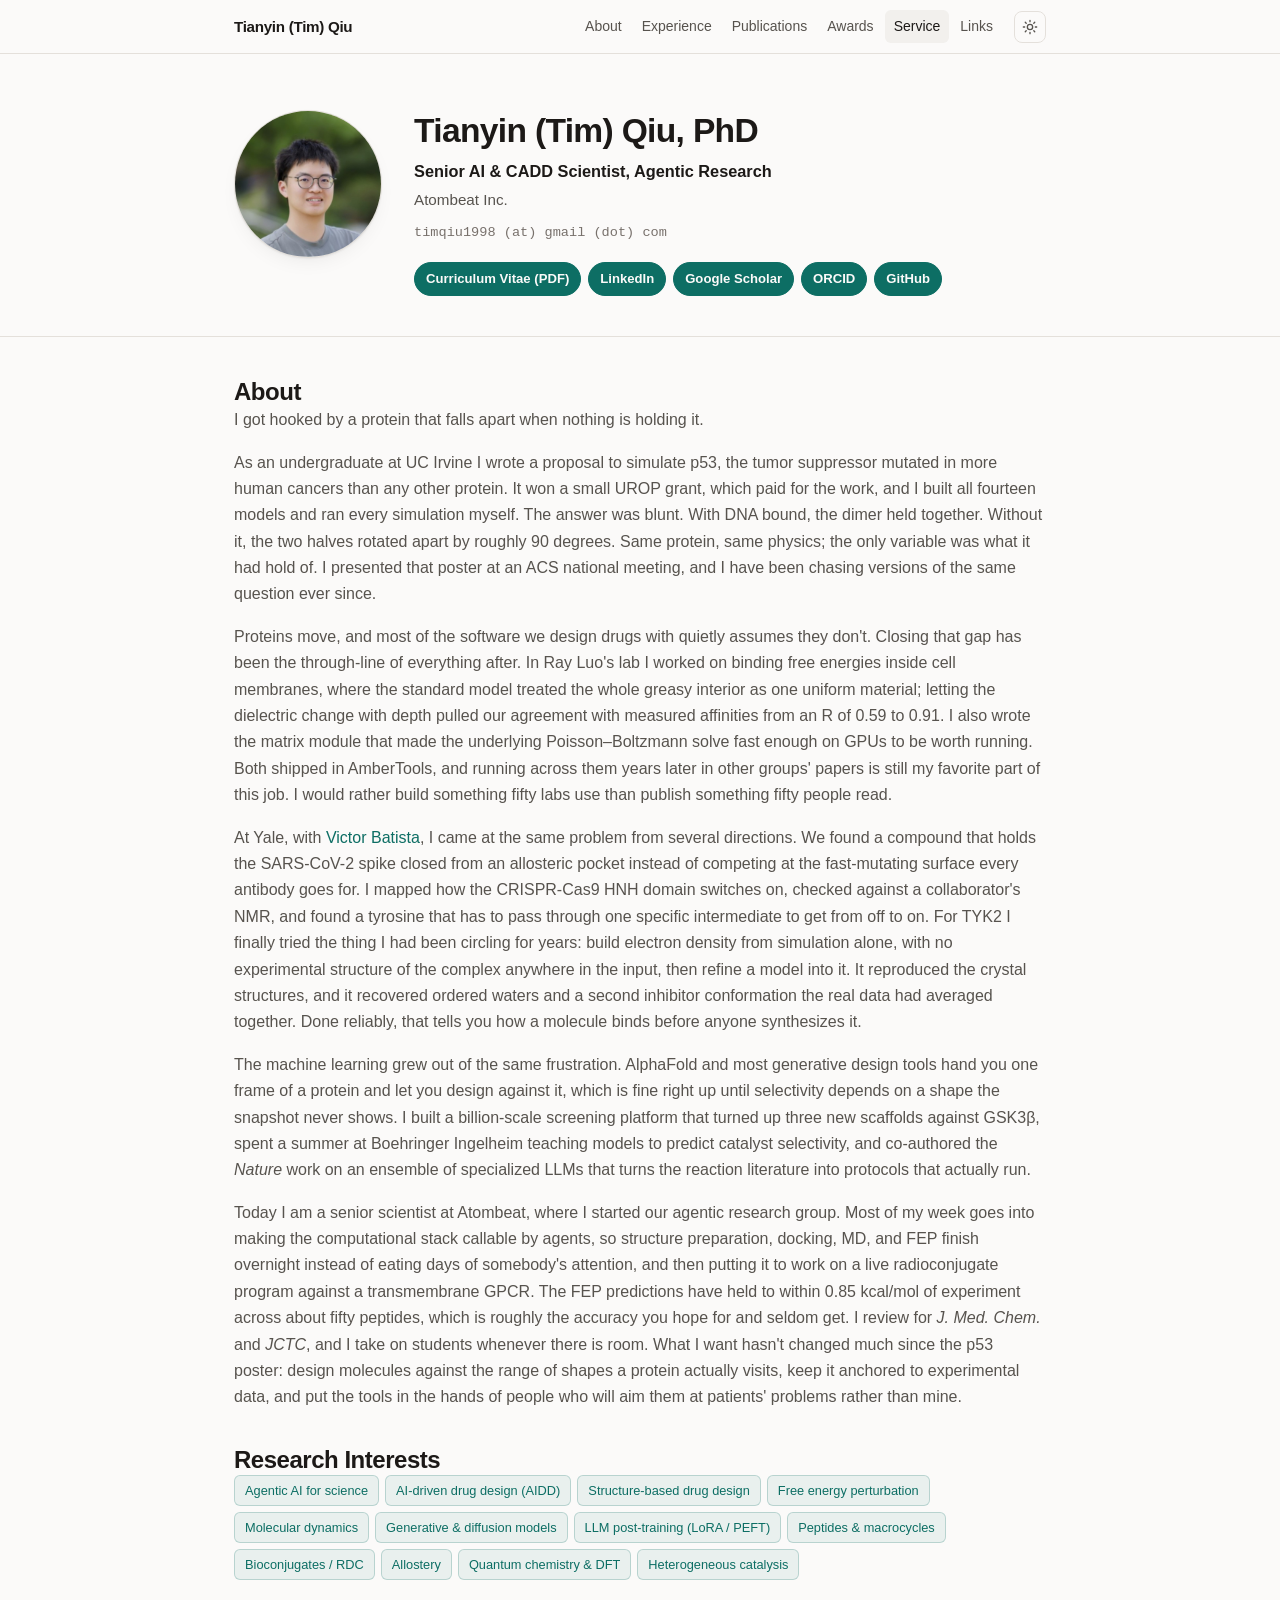
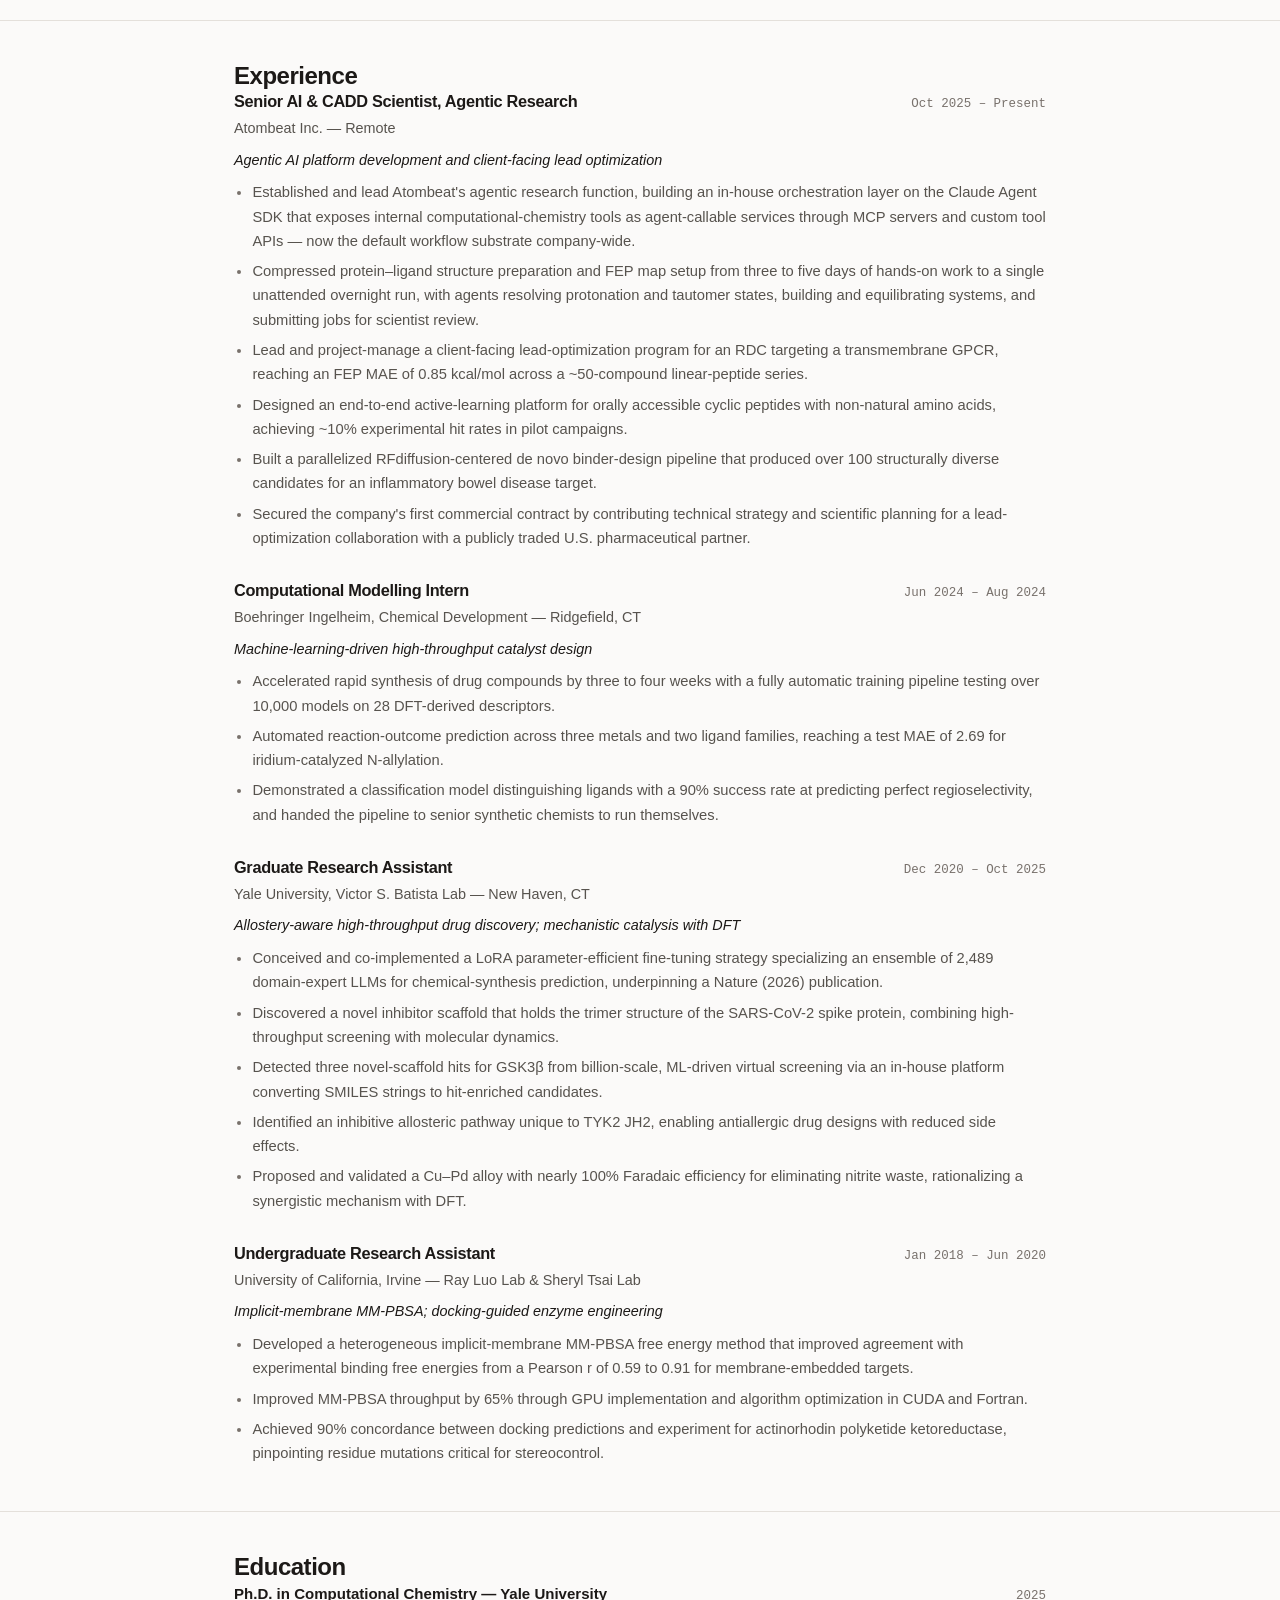
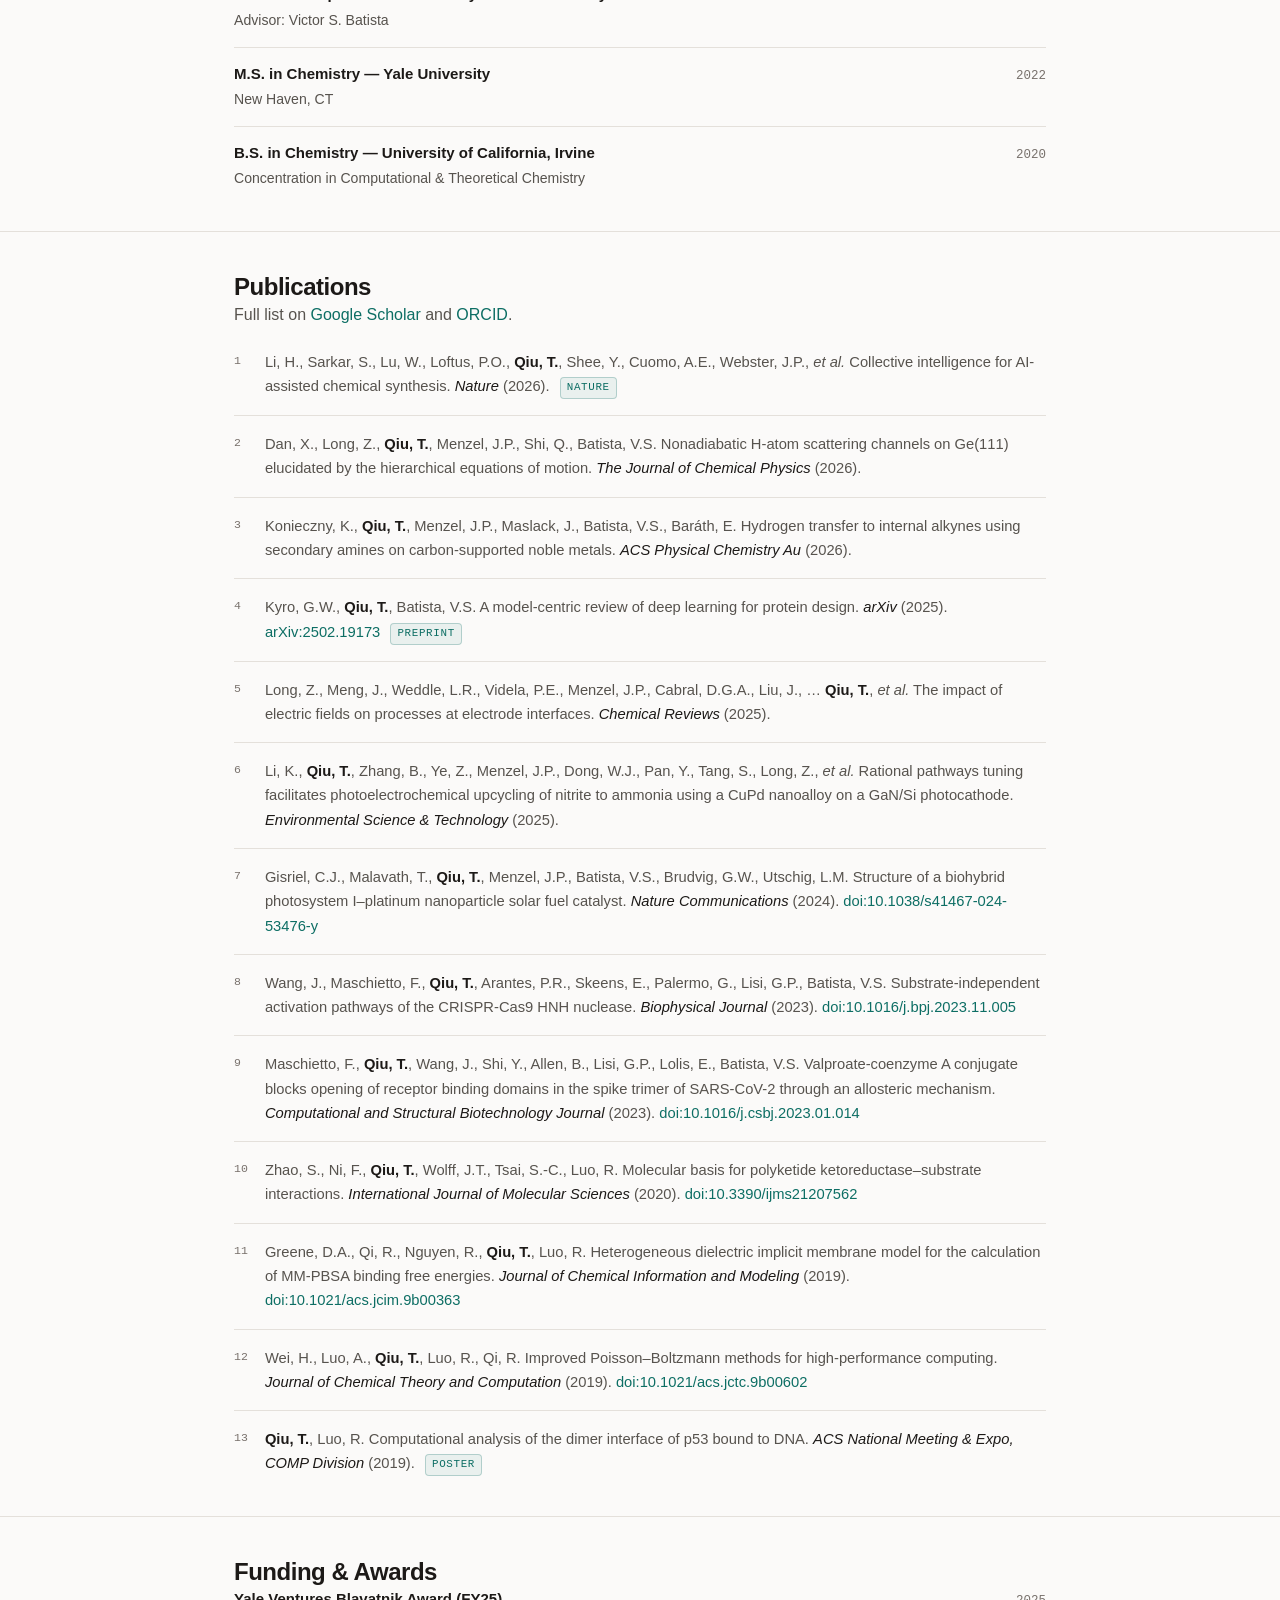
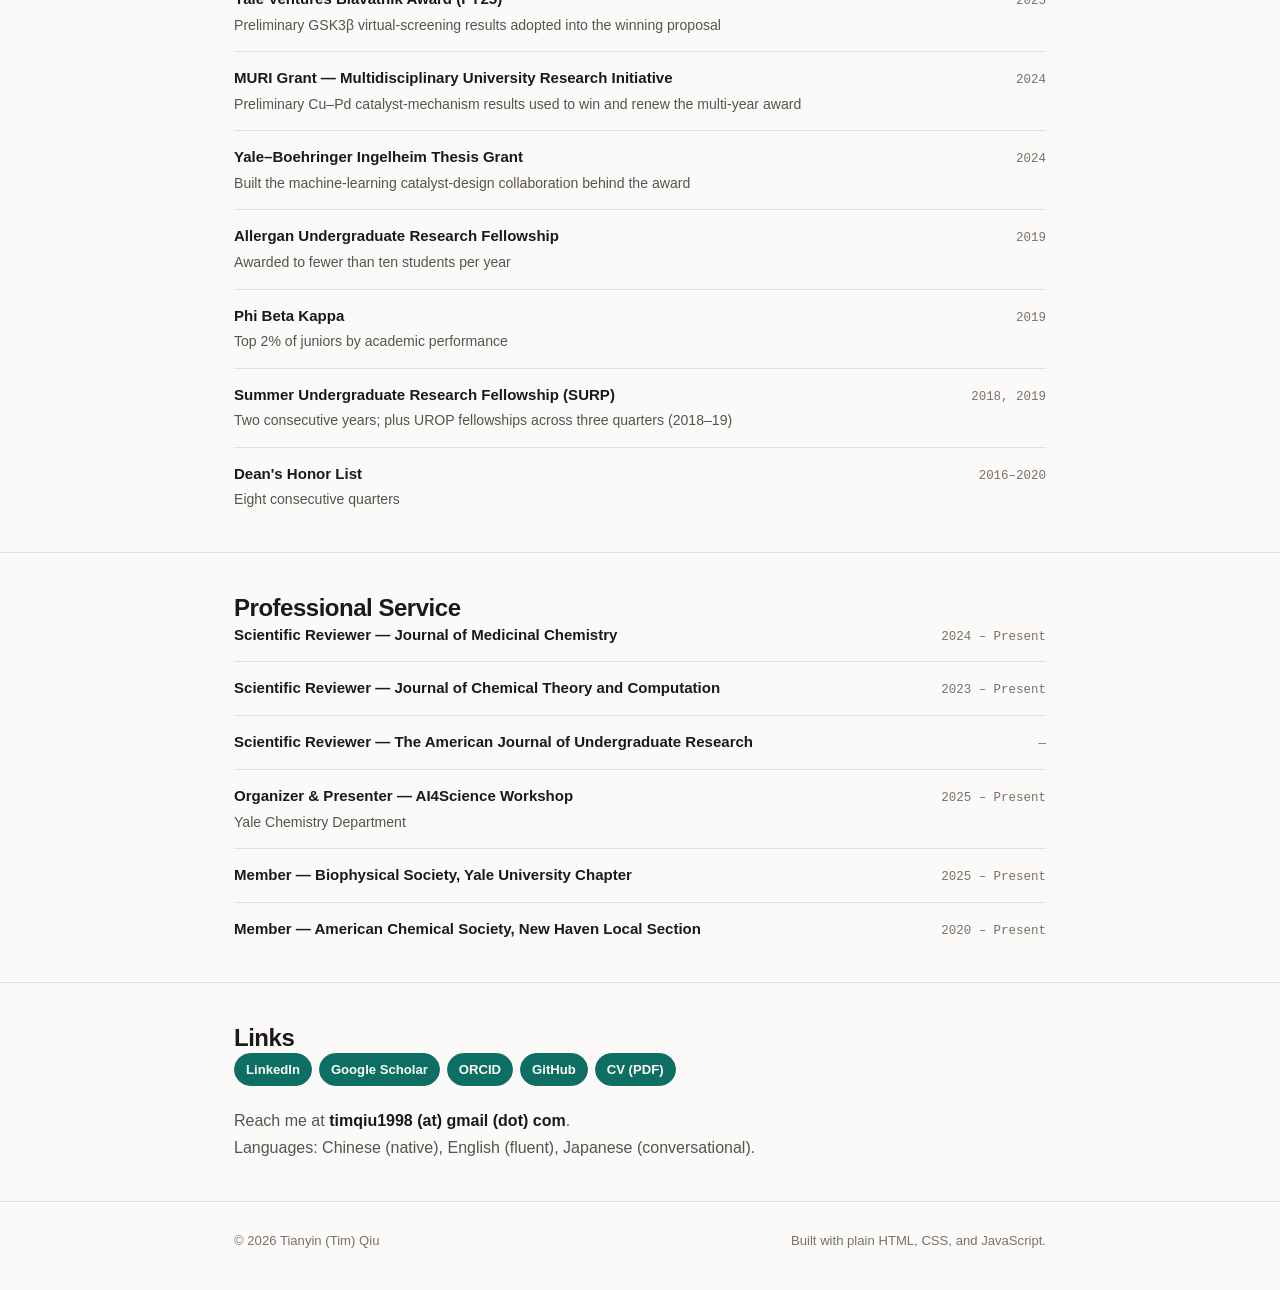
==== index.html @ baa9ed11 "Personal academic site Static HTML/CSS/JS site for Tianyin (Tim) Qiu: first-person bio, experience, " ====
<!DOCTYPE html>
<html lang="en">
<head>
<meta charset="utf-8">
<meta name="viewport" content="width=device-width, initial-scale=1">
<title>Tianyin (Tim) Qiu</title>
<meta name="description" content="Tianyin (Tim) Qiu, PhD - Senior AI &amp; CADD Scientist at Atombeat Inc. Agentic AI, machine learning, and physics-based methods for drug discovery.">
<meta name="author" content="Tianyin (Tim) Qiu">

<meta property="og:type" content="website">
<meta property="og:title" content="Tianyin (Tim) Qiu">
<meta property="og:description" content="Senior AI &amp; CADD Scientist at Atombeat Inc. Agentic AI, machine learning, and physics-based methods for drug discovery.">
<meta property="og:url" content="https://timqiu1998.github.io/">

<link rel="icon" href="data:image/svg+xml,&lt;svg xmlns='http://www.w3.org/2000/svg' viewBox='0 0 100 100'&gt;&lt;text y='.9em' font-size='90'&gt;&#129514;&lt;/text&gt;&lt;/svg&gt;">
<link rel="stylesheet" href="css/style.css">
<script>
  // Set the stored theme before first paint so there is no flash.
  try {
    var t = localStorage.getItem('theme');
    if (t) document.documentElement.setAttribute('data-theme', t);
  } catch (e) {}
</script>
</head>
<body>

<nav class="nav">
  <div class="nav-inner">
    <a class="nav-brand" href="#top">Tianyin (Tim) Qiu</a>
    <div class="nav-links">
      <a href="#about">About</a>
      <a href="#experience">Experience</a>
      <a href="#publications">Publications</a>
      <a href="#awards">Awards</a>
      <a href="#service">Service</a>
      <a href="#links">Links</a>
    </div>
    <button class="theme-toggle" type="button" aria-label="Switch to dark theme" title="Toggle theme">
      <svg class="icon-sun" viewBox="0 0 24 24" fill="none" stroke="currentColor" stroke-width="2"
           stroke-linecap="round" aria-hidden="true">
        <circle cx="12" cy="12" r="4"></circle>
        <path d="M12 2v2M12 20v2M4.9 4.9l1.4 1.4M17.7 17.7l1.4 1.4M2 12h2M20 12h2M4.9 19.1l1.4-1.4M17.7 6.3l1.4-1.4"></path>
      </svg>
      <svg class="icon-moon" viewBox="0 0 24 24" fill="none" stroke="currentColor" stroke-width="2"
           stroke-linecap="round" stroke-linejoin="round" aria-hidden="true">
        <path d="M21 12.8A9 9 0 1 1 11.2 3a7 7 0 0 0 9.8 9.8z"></path>
      </svg>
    </button>
  </div>
</nav>

<main id="top">

  <!-- ===================== HERO ===================== -->
  <header class="hero">
    <div class="wrap hero-grid">
      <img class="avatar" src="img/headshot.jpg" alt="Tianyin (Tim) Qiu">
      <div>
        <h1>Tianyin (Tim) Qiu, PhD</h1>
        <div class="role">Senior AI &amp; CADD Scientist, Agentic Research</div>
        <div class="org">Atombeat Inc.</div>
        <div class="meta">timqiu1998 (at) gmail (dot) com</div>

        <div class="linkrow">
          <a class="chip" href="assets/Tim_Qiu_CV.pdf">Curriculum Vitae (PDF)</a>
          <a class="chip" href="https://www.linkedin.com/in/tianyin-qiu-9b863b152" rel="me noopener">LinkedIn</a>
          <a class="chip" href="https://scholar.google.com/citations?user=ViLQhdYAAAAJ" rel="noopener">Google Scholar</a>
          <a class="chip" href="https://orcid.org/0000-0002-3490-8469" rel="me noopener">ORCID</a>
          <a class="chip" href="https://github.com/timqiu1998" rel="me noopener">GitHub</a>
        </div>
      </div>
    </div>
  </header>

  <!-- ===================== ABOUT ===================== -->
  <section id="about">
    <div class="wrap">
      <h2>About</h2>

      <p>I got hooked by a protein that falls apart when nothing is holding it.</p>

      <p>As an undergraduate at UC Irvine I wrote a proposal to simulate p53, the tumor
        suppressor mutated in more human cancers than any other protein. It won a small UROP
        grant, which paid for the work, and I built all fourteen models and ran every simulation
        myself. The answer was blunt. With DNA bound, the dimer held together. Without it, the two
        halves rotated apart by roughly 90 degrees. Same protein, same physics; the only variable
        was what it had hold of. I presented that poster at an ACS national meeting, and I have
        been chasing versions of the same question ever since.</p>

      <p>Proteins move, and most of the software we design drugs with quietly assumes they don't.
        Closing that gap has been the through-line of everything after. In Ray Luo's lab I worked
        on binding free energies inside cell membranes, where the standard model treated the whole
        greasy interior as one uniform material; letting the dielectric change with depth pulled
        our agreement with measured affinities from an R of 0.59 to 0.91. I also wrote the matrix
        module that made the underlying Poisson&ndash;Boltzmann solve fast enough on GPUs to be
        worth running. Both shipped in AmberTools, and running across them years later in other
        groups' papers is still my favorite part of this job. I would rather build something fifty
        labs use than publish something fifty people read.</p>

      <p>At Yale, with <a href="https://batistalab.com/" rel="noopener">Victor Batista</a>, I came
        at the same problem from several directions. We found a compound that holds the SARS-CoV-2
        spike closed from an allosteric pocket instead of competing at the fast-mutating surface
        every antibody goes for. I mapped how the CRISPR-Cas9 HNH domain switches on, checked
        against a collaborator's NMR, and found a tyrosine that has to pass through one specific
        intermediate to get from off to on. For TYK2 I finally tried the thing I had been circling
        for years: build electron density from simulation alone, with no experimental structure of
        the complex anywhere in the input, then refine a model into it. It reproduced the crystal
        structures, and it recovered ordered waters and a second inhibitor conformation the real
        data had averaged together. Done reliably, that tells you how a molecule binds before
        anyone synthesizes it.</p>

      <p>The machine learning grew out of the same frustration. AlphaFold and most generative
        design tools hand you one frame of a protein and let you design against it, which is fine
        right up until selectivity depends on a shape the snapshot never shows. I built a
        billion-scale screening platform that turned up three new scaffolds against GSK3&beta;,
        spent a summer at Boehringer Ingelheim teaching models to predict catalyst selectivity,
        and co-authored the <em>Nature</em> work on an ensemble of specialized LLMs that turns the
        reaction literature into protocols that actually run.</p>

      <p>Today I am a senior scientist at Atombeat, where I started our agentic research group.
        Most of my week goes into making the computational stack callable by agents, so structure
        preparation, docking, MD, and FEP finish overnight instead of eating days of somebody's
        attention, and then putting it to work on a live radioconjugate program against a
        transmembrane GPCR. The FEP predictions have held to within 0.85 kcal/mol of experiment
        across about fifty peptides, which is roughly the accuracy you hope for and seldom get. I
        review for <em>J. Med. Chem.</em> and <em>JCTC</em>, and I take on students whenever there
        is room. What I want hasn't changed much since the p53 poster: design molecules against
        the range of shapes a protein actually visits, keep it anchored to experimental data, and
        put the tools in the hands of people who will aim them at patients' problems rather than
        mine.</p>

      <h2 style="margin-top:34px">Research Interests</h2>
      <div class="tags">
        <span class="tag">Agentic AI for science</span>
        <span class="tag">AI-driven drug design (AIDD)</span>
        <span class="tag">Structure-based drug design</span>
        <span class="tag">Free energy perturbation</span>
        <span class="tag">Molecular dynamics</span>
        <span class="tag">Generative &amp; diffusion models</span>
        <span class="tag">LLM post-training (LoRA / PEFT)</span>
        <span class="tag">Peptides &amp; macrocycles</span>
        <span class="tag">Bioconjugates / RDC</span>
        <span class="tag">Allostery</span>
        <span class="tag">Quantum chemistry &amp; DFT</span>
        <span class="tag">Heterogeneous catalysis</span>
      </div>
    </div>
  </section>

  <!-- ===================== EXPERIENCE ===================== -->
  <section id="experience">
    <div class="wrap">
      <h2>Experience</h2>

      <div class="job">
        <div class="job-head">
          <h3>Senior AI &amp; CADD Scientist, Agentic Research</h3>
          <span class="when">Oct 2025 &ndash; Present</span>
        </div>
        <div class="where">Atombeat Inc. &mdash; Remote</div>
        <div class="what">Agentic AI platform development and client-facing lead optimization</div>
        <ul>
          <li>Established and lead Atombeat's agentic research function, building an in-house orchestration layer on the
            Claude Agent SDK that exposes internal computational-chemistry tools as agent-callable services through MCP
            servers and custom tool APIs &mdash; now the default workflow substrate company-wide.</li>
          <li>Compressed protein&ndash;ligand structure preparation and FEP map setup from three to five days of
            hands-on work to a single unattended overnight run, with agents resolving protonation and tautomer states,
            building and equilibrating systems, and submitting jobs for scientist review.</li>
          <li>Lead and project-manage a client-facing lead-optimization program for an RDC targeting a transmembrane
            GPCR, reaching an FEP MAE of 0.85 kcal/mol across a ~50-compound linear-peptide series.</li>
          <li>Designed an end-to-end active-learning platform for orally accessible cyclic peptides with non-natural
            amino acids, achieving ~10% experimental hit rates in pilot campaigns.</li>
          <li>Built a parallelized RFdiffusion-centered de novo binder-design pipeline that produced over 100
            structurally diverse candidates for an inflammatory bowel disease target.</li>
          <li>Secured the company's first commercial contract by contributing technical strategy and scientific planning
            for a lead-optimization collaboration with a publicly traded U.S. pharmaceutical partner.</li>
        </ul>
      </div>

      <div class="job">
        <div class="job-head">
          <h3>Computational Modelling Intern</h3>
          <span class="when">Jun 2024 &ndash; Aug 2024</span>
        </div>
        <div class="where">Boehringer Ingelheim, Chemical Development &mdash; Ridgefield, CT</div>
        <div class="what">Machine-learning-driven high-throughput catalyst design</div>
        <ul>
          <li>Accelerated rapid synthesis of drug compounds by three to four weeks with a fully automatic training
            pipeline testing over 10,000 models on 28 DFT-derived descriptors.</li>
          <li>Automated reaction-outcome prediction across three metals and two ligand families, reaching a test MAE of
            2.69 for iridium-catalyzed N-allylation.</li>
          <li>Demonstrated a classification model distinguishing ligands with a 90% success rate at predicting perfect
            regioselectivity, and handed the pipeline to senior synthetic chemists to run themselves.</li>
        </ul>
      </div>

      <div class="job">
        <div class="job-head">
          <h3>Graduate Research Assistant</h3>
          <span class="when">Dec 2020 &ndash; Oct 2025</span>
        </div>
        <div class="where">Yale University, Victor S. Batista Lab &mdash; New Haven, CT</div>
        <div class="what">Allostery-aware high-throughput drug discovery; mechanistic catalysis with DFT</div>
        <ul>
          <li>Conceived and co-implemented a LoRA parameter-efficient fine-tuning strategy specializing an ensemble of
            2,489 domain-expert LLMs for chemical-synthesis prediction, underpinning a Nature (2026) publication.</li>
          <li>Discovered a novel inhibitor scaffold that holds the trimer structure of the SARS-CoV-2 spike protein,
            combining high-throughput screening with molecular dynamics.</li>
          <li>Detected three novel-scaffold hits for GSK3&beta; from billion-scale, ML-driven virtual screening via an
            in-house platform converting SMILES strings to hit-enriched candidates.</li>
          <li>Identified an inhibitive allosteric pathway unique to TYK2 JH2, enabling antiallergic drug designs with
            reduced side effects.</li>
          <li>Proposed and validated a Cu&ndash;Pd alloy with nearly 100% Faradaic efficiency for eliminating nitrite
            waste, rationalizing a synergistic mechanism with DFT.</li>
        </ul>
      </div>

      <div class="job">
        <div class="job-head">
          <h3>Undergraduate Research Assistant</h3>
          <span class="when">Jan 2018 &ndash; Jun 2020</span>
        </div>
        <div class="where">University of California, Irvine &mdash; Ray Luo Lab &amp; Sheryl Tsai Lab</div>
        <div class="what">Implicit-membrane MM-PBSA; docking-guided enzyme engineering</div>
        <ul>
          <li>Developed a heterogeneous implicit-membrane MM-PBSA free energy method that improved agreement with
            experimental binding free energies from a Pearson r of 0.59 to 0.91 for membrane-embedded targets.</li>
          <li>Improved MM-PBSA throughput by 65% through GPU implementation and algorithm optimization in CUDA and
            Fortran.</li>
          <li>Achieved 90% concordance between docking predictions and experiment for actinorhodin polyketide
            ketoreductase, pinpointing residue mutations critical for stereocontrol.</li>
        </ul>
      </div>
    </div>
  </section>

  <!-- ===================== EDUCATION ===================== -->
  <section id="education">
    <div class="wrap">
      <h2>Education</h2>
      <div class="rows edu">
        <div class="row">
          <div>
            <div class="label">Ph.D. in Computational Chemistry &mdash; Yale University</div>
            <div class="sub">Advisor: Victor S. Batista</div>
          </div>
          <span class="when">2025</span>
        </div>
        <div class="row">
          <div>
            <div class="label">M.S. in Chemistry &mdash; Yale University</div>
            <div class="sub">New Haven, CT</div>
          </div>
          <span class="when">2022</span>
        </div>
        <div class="row">
          <div>
            <div class="label">B.S. in Chemistry &mdash; University of California, Irvine</div>
            <div class="sub">Concentration in Computational &amp; Theoretical Chemistry</div>
          </div>
          <span class="when">2020</span>
        </div>
      </div>
    </div>
  </section>

  <!-- ===================== PUBLICATIONS ===================== -->
  <section id="publications">
    <div class="wrap">
      <h2>Publications</h2>
      <p style="margin-bottom:22px">
        Full list on
        <a href="https://scholar.google.com/citations?user=ViLQhdYAAAAJ" rel="noopener">Google Scholar</a> and
        <a href="https://orcid.org/0000-0002-3490-8469" rel="noopener">ORCID</a>.
      </p>

      <ol class="pubs">
        <li>
          Li, H., Sarkar, S., Lu, W., Loftus, P.O., <span class="me">Qiu, T.</span>, Shee, Y., Cuomo, A.E.,
          Webster, J.P., <em>et al.</em> Collective intelligence for AI-assisted chemical synthesis.
          <span class="venue">Nature</span> (2026). <span class="badge">Nature</span>
        </li>
        <li>
          Dan, X., Long, Z., <span class="me">Qiu, T.</span>, Menzel, J.P., Shi, Q., Batista, V.S. Nonadiabatic H-atom
          scattering channels on Ge(111) elucidated by the hierarchical equations of motion.
          <span class="venue">The Journal of Chemical Physics</span> (2026).
        </li>
        <li>
          Konieczny, K., <span class="me">Qiu, T.</span>, Menzel, J.P., Maslack, J., Batista, V.S., Bar&aacute;th, E.
          Hydrogen transfer to internal alkynes using secondary amines on carbon-supported noble metals.
          <span class="venue">ACS Physical Chemistry Au</span> (2026).
        </li>
        <li>
          Kyro, G.W., <span class="me">Qiu, T.</span>, Batista, V.S. A model-centric review of deep learning for protein
          design. <span class="venue">arXiv</span> (2025).
          <a href="https://arxiv.org/abs/2502.19173" rel="noopener">arXiv:2502.19173</a>
          <span class="badge">Preprint</span>
        </li>
        <li>
          Long, Z., Meng, J., Weddle, L.R., Videla, P.E., Menzel, J.P., Cabral, D.G.A., Liu, J., &hellip;
          <span class="me">Qiu, T.</span>, <em>et al.</em> The impact of electric fields on processes at electrode
          interfaces. <span class="venue">Chemical Reviews</span> (2025).
        </li>
        <li>
          Li, K., <span class="me">Qiu, T.</span>, Zhang, B., Ye, Z., Menzel, J.P., Dong, W.J., Pan, Y., Tang, S.,
          Long, Z., <em>et al.</em> Rational pathways tuning facilitates photoelectrochemical upcycling of nitrite to
          ammonia using a CuPd nanoalloy on a GaN/Si photocathode.
          <span class="venue">Environmental Science &amp; Technology</span> (2025).
        </li>
        <li>
          Gisriel, C.J., Malavath, T., <span class="me">Qiu, T.</span>, Menzel, J.P., Batista, V.S., Brudvig, G.W.,
          Utschig, L.M. Structure of a biohybrid photosystem I&ndash;platinum nanoparticle solar fuel catalyst.
          <span class="venue">Nature Communications</span> (2024).
          <a href="https://doi.org/10.1038/s41467-024-53476-y" rel="noopener">doi:10.1038/s41467-024-53476-y</a>
        </li>
        <li>
          Wang, J., Maschietto, F., <span class="me">Qiu, T.</span>, Arantes, P.R., Skeens, E., Palermo, G., Lisi, G.P.,
          Batista, V.S. Substrate-independent activation pathways of the CRISPR-Cas9 HNH nuclease.
          <span class="venue">Biophysical Journal</span> (2023).
          <a href="https://doi.org/10.1016/j.bpj.2023.11.005" rel="noopener">doi:10.1016/j.bpj.2023.11.005</a>
        </li>
        <li>
          Maschietto, F., <span class="me">Qiu, T.</span>, Wang, J., Shi, Y., Allen, B., Lisi, G.P., Lolis, E.,
          Batista, V.S. Valproate-coenzyme A conjugate blocks opening of receptor binding domains in the spike trimer of
          SARS-CoV-2 through an allosteric mechanism.
          <span class="venue">Computational and Structural Biotechnology Journal</span> (2023).
          <a href="https://doi.org/10.1016/j.csbj.2023.01.014" rel="noopener">doi:10.1016/j.csbj.2023.01.014</a>
        </li>
        <li>
          Zhao, S., Ni, F., <span class="me">Qiu, T.</span>, Wolff, J.T., Tsai, S.-C., Luo, R. Molecular basis for
          polyketide ketoreductase&ndash;substrate interactions.
          <span class="venue">International Journal of Molecular Sciences</span> (2020).
          <a href="https://doi.org/10.3390/ijms21207562" rel="noopener">doi:10.3390/ijms21207562</a>
        </li>
        <li>
          Greene, D.A., Qi, R., Nguyen, R., <span class="me">Qiu, T.</span>, Luo, R. Heterogeneous dielectric implicit
          membrane model for the calculation of MM-PBSA binding free energies.
          <span class="venue">Journal of Chemical Information and Modeling</span> (2019).
          <a href="https://doi.org/10.1021/acs.jcim.9b00363" rel="noopener">doi:10.1021/acs.jcim.9b00363</a>
        </li>
        <li>
          Wei, H., Luo, A., <span class="me">Qiu, T.</span>, Luo, R., Qi, R. Improved Poisson&ndash;Boltzmann methods for
          high-performance computing.
          <span class="venue">Journal of Chemical Theory and Computation</span> (2019).
          <a href="https://doi.org/10.1021/acs.jctc.9b00602" rel="noopener">doi:10.1021/acs.jctc.9b00602</a>
        </li>
        <li>
          <span class="me">Qiu, T.</span>, Luo, R. Computational analysis of the dimer interface of p53 bound to DNA.
          <span class="venue">ACS National Meeting &amp; Expo, COMP Division</span> (2019).
          <span class="badge">Poster</span>
        </li>
      </ol>
    </div>
  </section>

  <!-- ===================== AWARDS ===================== -->
  <section id="awards">
    <div class="wrap">
      <h2>Funding &amp; Awards</h2>
      <div class="rows">
        <div class="row">
          <div>
            <div class="label">Yale Ventures Blavatnik Award (FY25)</div>
            <div class="sub">Preliminary GSK3&beta; virtual-screening results adopted into the winning proposal</div>
          </div>
          <span class="when">2025</span>
        </div>
        <div class="row">
          <div>
            <div class="label">MURI Grant &mdash; Multidisciplinary University Research Initiative</div>
            <div class="sub">Preliminary Cu&ndash;Pd catalyst-mechanism results used to win and renew the multi-year award</div>
          </div>
          <span class="when">2024</span>
        </div>
        <div class="row">
          <div>
            <div class="label">Yale&ndash;Boehringer Ingelheim Thesis Grant</div>
            <div class="sub">Built the machine-learning catalyst-design collaboration behind the award</div>
          </div>
          <span class="when">2024</span>
        </div>
        <div class="row">
          <div>
            <div class="label">Allergan Undergraduate Research Fellowship</div>
            <div class="sub">Awarded to fewer than ten students per year</div>
          </div>
          <span class="when">2019</span>
        </div>
        <div class="row">
          <div>
            <div class="label">Phi Beta Kappa</div>
            <div class="sub">Top 2% of juniors by academic performance</div>
          </div>
          <span class="when">2019</span>
        </div>
        <div class="row">
          <div>
            <div class="label">Summer Undergraduate Research Fellowship (SURP)</div>
            <div class="sub">Two consecutive years; plus UROP fellowships across three quarters (2018&ndash;19)</div>
          </div>
          <span class="when">2018, 2019</span>
        </div>
        <div class="row">
          <div>
            <div class="label">Dean's Honor List</div>
            <div class="sub">Eight consecutive quarters</div>
          </div>
          <span class="when">2016&ndash;2020</span>
        </div>
      </div>
    </div>
  </section>

  <!-- ===================== SERVICE ===================== -->
  <section id="service">
    <div class="wrap">
      <h2>Professional Service</h2>
      <div class="rows">
        <div class="row">
          <div>
            <div class="label">Scientific Reviewer &mdash; Journal of Medicinal Chemistry</div>
          </div>
          <span class="when">2024 &ndash; Present</span>
        </div>
        <div class="row">
          <div>
            <div class="label">Scientific Reviewer &mdash; Journal of Chemical Theory and Computation</div>
          </div>
          <span class="when">2023 &ndash; Present</span>
        </div>
        <div class="row">
          <div>
            <div class="label">Scientific Reviewer &mdash; The American Journal of Undergraduate Research</div>
          </div>
          <span class="when">&mdash;</span>
        </div>
        <div class="row">
          <div>
            <div class="label">Organizer &amp; Presenter &mdash; AI4Science Workshop</div>
            <div class="sub">Yale Chemistry Department</div>
          </div>
          <span class="when">2025 &ndash; Present</span>
        </div>
        <div class="row">
          <div>
            <div class="label">Member &mdash; Biophysical Society, Yale University Chapter</div>
          </div>
          <span class="when">2025 &ndash; Present</span>
        </div>
        <div class="row">
          <div>
            <div class="label">Member &mdash; American Chemical Society, New Haven Local Section</div>
          </div>
          <span class="when">2020 &ndash; Present</span>
        </div>
      </div>
    </div>
  </section>

  <!-- ===================== LINKS ===================== -->
  <section id="links">
    <div class="wrap">
      <h2>Links</h2>
      <div class="linkrow" style="margin-top:0">
        <a class="chip" href="https://www.linkedin.com/in/tianyin-qiu-9b863b152" rel="me noopener">LinkedIn</a>
        <a class="chip" href="https://scholar.google.com/citations?user=ViLQhdYAAAAJ" rel="noopener">Google Scholar</a>
        <a class="chip" href="https://orcid.org/0000-0002-3490-8469" rel="me noopener">ORCID</a>
        <a class="chip" href="https://github.com/timqiu1998" rel="me noopener">GitHub</a>
        <a class="chip" href="assets/Tim_Qiu_CV.pdf">CV (PDF)</a>
      </div>
      <p style="margin-top:22px">
        Reach me at <strong>timqiu1998 (at) gmail (dot) com</strong>.<br>
        Languages: Chinese (native), English (fluent), Japanese (conversational).
      </p>
    </div>
  </section>

</main>

<footer>
  <div class="wrap">
    <span>&copy; <span id="year">2026</span> Tianyin (Tim) Qiu</span>
    <span>Built with plain HTML, CSS, and JavaScript.</span>
  </div>
</footer>

<script src="js/main.js"></script>
<script>document.getElementById('year').textContent = new Date().getFullYear();</script>
</body>
</html>
---- css/style.css ----
/* ---------- tokens ---------- */
:root {
  --bg:        #fbfaf9;
  --bg-elev:   #ffffff;
  --bg-sunk:   #f2f0ed;
  --text:      #1c1917;
  --text-mute: #57534e;
  --text-dim:  #78716c;
  --border:    #e4e0db;
  --accent:    #0d6e64;
  --accent-sy: #0d6e6412;
  --shadow:    0 1px 2px rgba(28,25,23,.05), 0 8px 24px -12px rgba(28,25,23,.12);
  --mono: ui-monospace, SFMono-Regular, Menlo, Consolas, monospace;
  --sans: -apple-system, BlinkMacSystemFont, "Segoe UI", Inter, Roboto, "Helvetica Neue", Arial, sans-serif;
}
:root[data-theme="dark"] {
  --bg:        #0f0e0d;
  --bg-elev:   #1a1817;
  --bg-sunk:   #161413;
  --text:      #f0ede9;
  --text-mute: #b0a9a1;
  --text-dim:  #8a827a;
  --border:    #2e2a27;
  --accent:    #5ecfbf;
  --accent-sy: #5ecfbf1a;
  --shadow:    0 1px 2px rgba(0,0,0,.4), 0 8px 24px -12px rgba(0,0,0,.6);
}
@media (prefers-color-scheme: dark) {
  :root:not([data-theme="light"]) {
    --bg:        #0f0e0d;
    --bg-elev:   #1a1817;
    --bg-sunk:   #161413;
    --text:      #f0ede9;
    --text-mute: #b0a9a1;
    --text-dim:  #8a827a;
    --border:    #2e2a27;
    --accent:    #5ecfbf;
    --accent-sy: #5ecfbf1a;
    --shadow:    0 1px 2px rgba(0,0,0,.4), 0 8px 24px -12px rgba(0,0,0,.6);
  }
}

/* ---------- base ---------- */
*, *::before, *::after { box-sizing: border-box; }
html { scroll-behavior: smooth; scroll-padding-top: 5rem; }
body {
  margin: 0;
  background: var(--bg);
  color: var(--text);
  font-family: var(--sans);
  font-size: 16px;
  line-height: 1.65;
  -webkit-font-smoothing: antialiased;
}
img { max-width: 100%; display: block; }
a { color: var(--accent); text-decoration: none; }
a:hover { text-decoration: underline; text-underline-offset: 2px; }
h1, h2, h3 { line-height: 1.25; letter-spacing: -0.02em; margin: 0; }

.wrap { max-width: 860px; margin: 0 auto; padding-inline: 24px; }

/* ---------- nav ---------- */
.nav {
  position: sticky; top: 0; z-index: 50;
  background: color-mix(in srgb, var(--bg) 88%, transparent);
  backdrop-filter: blur(12px);
  border-bottom: 1px solid var(--border);
}
.nav-inner {
  display: flex; align-items: center; gap: 8px;
  max-width: 860px; margin: 0 auto;
  padding: 10px 24px;
}
.nav-brand {
  font-weight: 650; letter-spacing: -0.02em; color: var(--text);
  margin-right: auto; font-size: .95rem; white-space: nowrap;
}
.nav-brand:hover { text-decoration: none; color: var(--accent); }
.nav-links { display: flex; gap: 2px; flex-wrap: wrap; }
.nav-links a {
  color: var(--text-mute); font-size: .875rem; padding: 5px 9px;
  border-radius: 6px; white-space: nowrap;
}
.nav-links a:hover { background: var(--bg-sunk); color: var(--text); text-decoration: none; }

.theme-toggle {
  flex-shrink: 0; width: 32px; height: 32px; padding: 0; margin-left: 4px;
  display: grid; place-items: center; cursor: pointer;
  background: transparent; color: var(--text-mute);
  border: 1px solid var(--border); border-radius: 8px;
}
.theme-toggle:hover { color: var(--text); background: var(--bg-sunk); }
.theme-toggle svg { width: 16px; height: 16px; }
:root[data-theme="dark"] .icon-sun { display: none; }
.icon-moon { display: none; }
:root[data-theme="dark"] .icon-moon { display: block; }
@media (prefers-color-scheme: dark) {
  :root:not([data-theme="light"]) .icon-sun  { display: none; }
  :root:not([data-theme="light"]) .icon-moon { display: block; }
}

/* ---------- hero ---------- */
.hero { padding-block: 56px 40px; }
.hero-grid {
  display: grid; grid-template-columns: 148px 1fr; gap: 32px; align-items: start;
}
.avatar {
  width: 148px; height: 148px; border-radius: 50%; object-fit: cover;
  border: 1px solid var(--border); background: var(--bg-sunk);
  box-shadow: var(--shadow);
}
.hero h1 { font-size: 2.1rem; font-weight: 680; margin-bottom: 6px; }
.hero .role { color: var(--text); font-weight: 550; font-size: 1.02rem; }
.hero .org { color: var(--text-mute); font-size: .95rem; margin-top: 2px; }
.hero .meta {
  color: var(--text-dim); font-size: .85rem; margin-top: 10px;
  font-family: var(--mono);
}

.linkrow { display: flex; flex-wrap: wrap; gap: 7px; margin-top: 18px; }
.chip {
  display: inline-flex; align-items: center; gap: 6px;
  padding: 5px 11px; font-size: .82rem; border-radius: 999px;
  border: 1px solid var(--accent); background: var(--accent);
  color: var(--bg); font-weight: 550;
}
.chip:hover { color: var(--bg); filter: brightness(1.08); text-decoration: none; }

/* ---------- sections ---------- */
section { padding-block: 40px; border-top: 1px solid var(--border); }
section > h2 {
  font-size: .78rem; font-weight: 650; text-transform: uppercase;
  letter-spacing: .12em; color: var(--text-dim);
  font-family: var(--mono); margin-bottom: 22px;
}
p { margin: 0 0 1em; color: var(--text-mute); }
p:last-child { margin-bottom: 0; }
p strong, li strong { color: var(--text); font-weight: 600; }

/* ---------- tags ---------- */
.tags { display: flex; flex-wrap: wrap; gap: 6px; }
.tag {
  font-size: .8rem; padding: 4px 10px; border-radius: 6px;
  background: var(--accent-sy); color: var(--accent);
  border: 1px solid color-mix(in srgb, var(--accent) 22%, transparent);
}

/* ---------- skills ---------- */
.skillset { display: grid; gap: 16px; }
.skillgroup .sk-label {
  font-family: var(--mono); font-size: .72rem; text-transform: uppercase;
  letter-spacing: .08em; color: var(--text-dim); margin-bottom: 7px;
}

/* ---------- experience ---------- */
.job { margin-bottom: 30px; }
.job:last-child { margin-bottom: 0; }
.job-head {
  display: flex; justify-content: space-between; align-items: baseline;
  gap: 16px; flex-wrap: wrap;
}
.job h3 { font-size: 1.02rem; font-weight: 620; }
.job .when {
  font-family: var(--mono); font-size: .78rem; color: var(--text-dim);
  white-space: nowrap;
}
.job .where { color: var(--text-mute); font-size: .9rem; margin-top: 2px; }
.job .what {
  color: var(--text); font-size: .9rem; font-style: italic;
  margin-top: 8px; margin-bottom: 8px;
}
.job ul { margin: 0; padding-left: 1.15em; }
.job li { color: var(--text-mute); font-size: .92rem; margin-bottom: 6px; }
.job li::marker { color: var(--text-dim); }

/* ---------- publications ---------- */
.pubs { list-style: none; margin: 0; padding: 0; counter-reset: pub; }
.pubs li {
  position: relative; padding: 0 0 16px 2.1em; margin-bottom: 16px;
  border-bottom: 1px solid var(--border); font-size: .92rem;
  color: var(--text-mute);
}
.pubs li:last-child { border-bottom: 0; margin-bottom: 0; padding-bottom: 0; }
.pubs li::before {
  counter-increment: pub; content: counter(pub);
  position: absolute; left: 0; top: 1px;
  font-family: var(--mono); font-size: .72rem; color: var(--text-dim);
}
.pubs .venue { color: var(--text); font-style: italic; }
.me { color: var(--text); font-weight: 650; }
.badge {
  display: inline-block; font-size: .68rem; font-family: var(--mono);
  text-transform: uppercase; letter-spacing: .06em;
  padding: 1px 6px; border-radius: 4px; margin-left: 6px;
  background: var(--accent-sy); color: var(--accent);
  border: 1px solid color-mix(in srgb, var(--accent) 25%, transparent);
  vertical-align: 1px;
}

/* ---------- rows ---------- */
.rows { display: grid; gap: 14px; }
.row {
  display: flex; justify-content: space-between; align-items: baseline;
  gap: 16px; flex-wrap: wrap;
  padding-bottom: 14px; border-bottom: 1px solid var(--border);
}
.row:last-child { border-bottom: 0; padding-bottom: 0; }
.row .label { color: var(--text); font-weight: 550; font-size: .94rem; }
.row .sub { color: var(--text-mute); font-size: .88rem; margin-top: 2px; }
.row .when {
  font-family: var(--mono); font-size: .78rem; color: var(--text-dim);
  white-space: nowrap;
}
.row > div:first-child { flex: 1 1 260px; }
.edu .row .label { font-weight: 600; }

/* ---------- footer ---------- */
footer {
  border-top: 1px solid var(--border);
  padding-block: 28px 44px;
  color: var(--text-dim); font-size: .82rem;
}
footer .wrap { display: flex; justify-content: space-between; gap: 12px; flex-wrap: wrap; }

/* ---------- responsive ---------- */
@media (max-width: 640px) {
  .hero { padding-block: 36px 28px; }
  .hero-grid { grid-template-columns: 1fr; gap: 20px; }
  .avatar { width: 112px; height: 112px; }
  .hero h1 { font-size: 1.7rem; }
  .nav-brand { display: none; }
  .nav-links { margin-right: auto; }
  .nav-inner { padding-inline: 16px; }
  .wrap { padding-inline: 16px; }
}
@media (prefers-reduced-motion: reduce) {
  html { scroll-behavior: auto; }
}
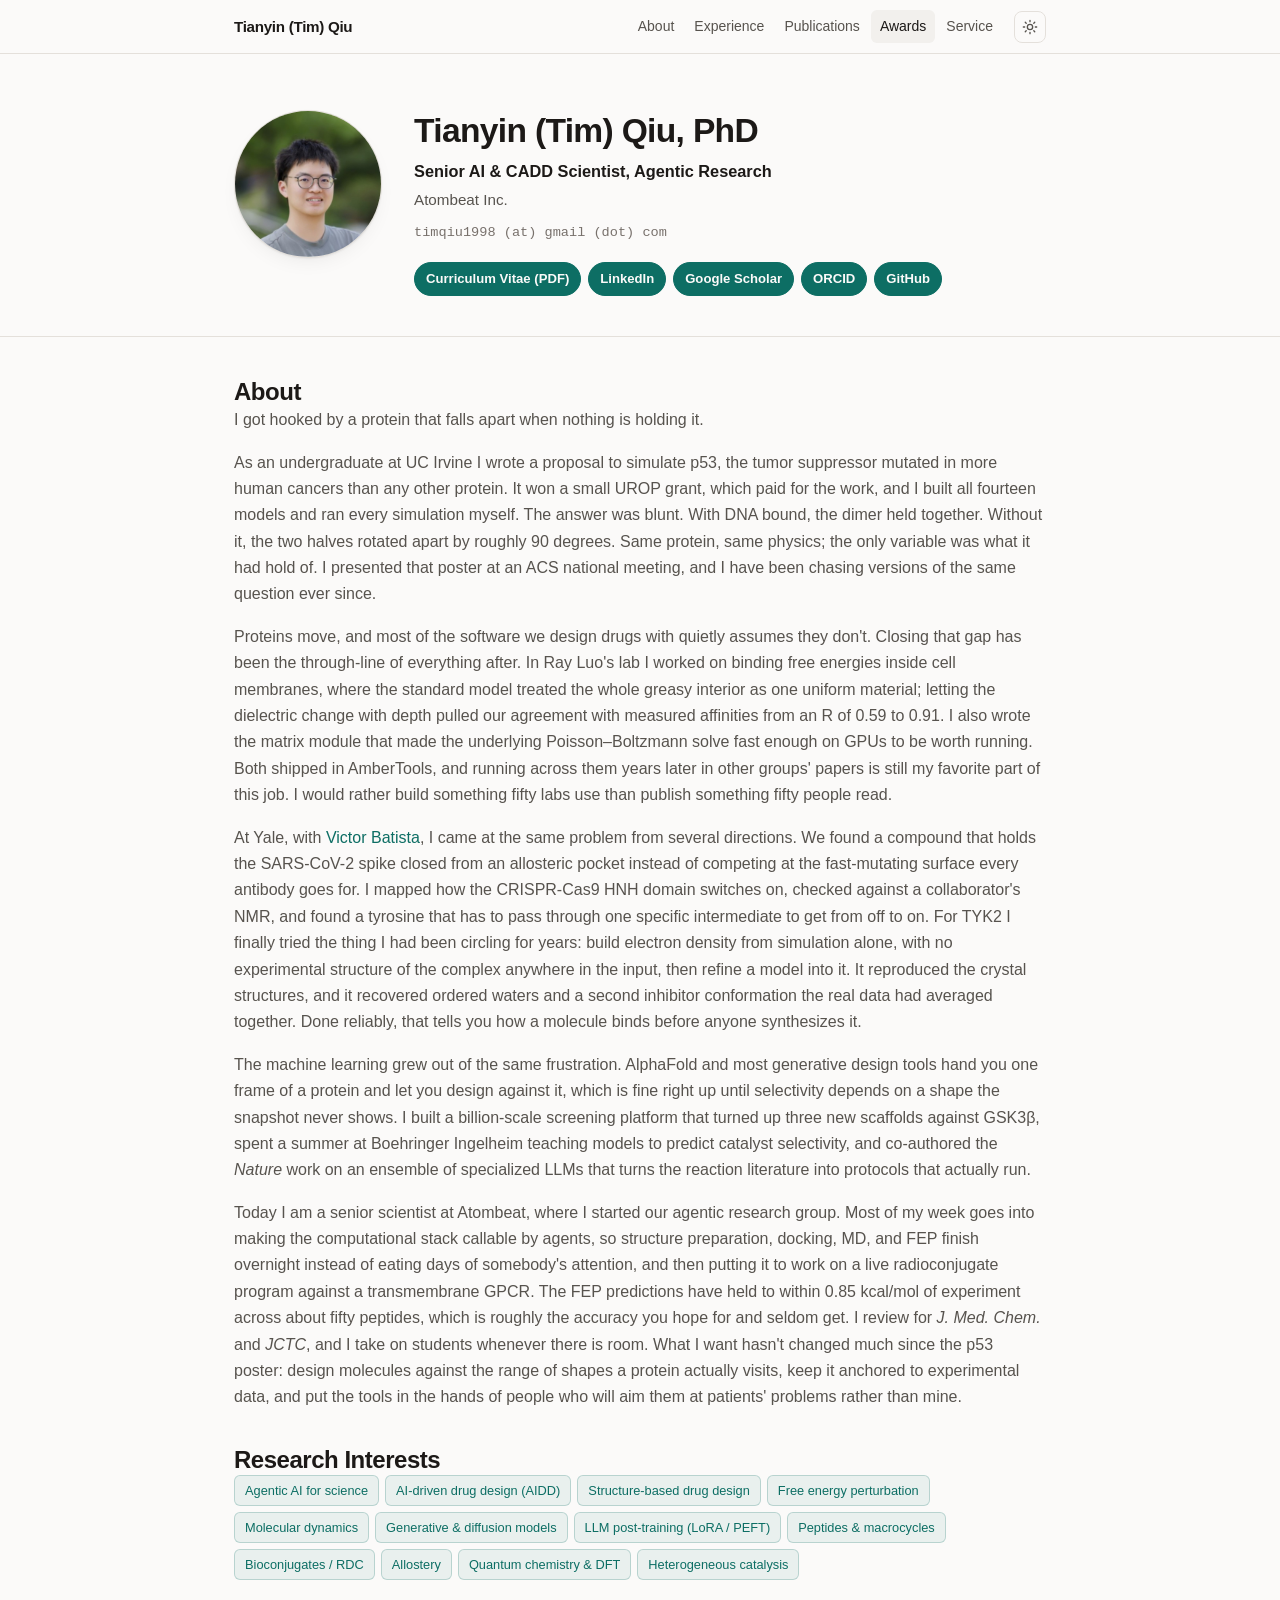
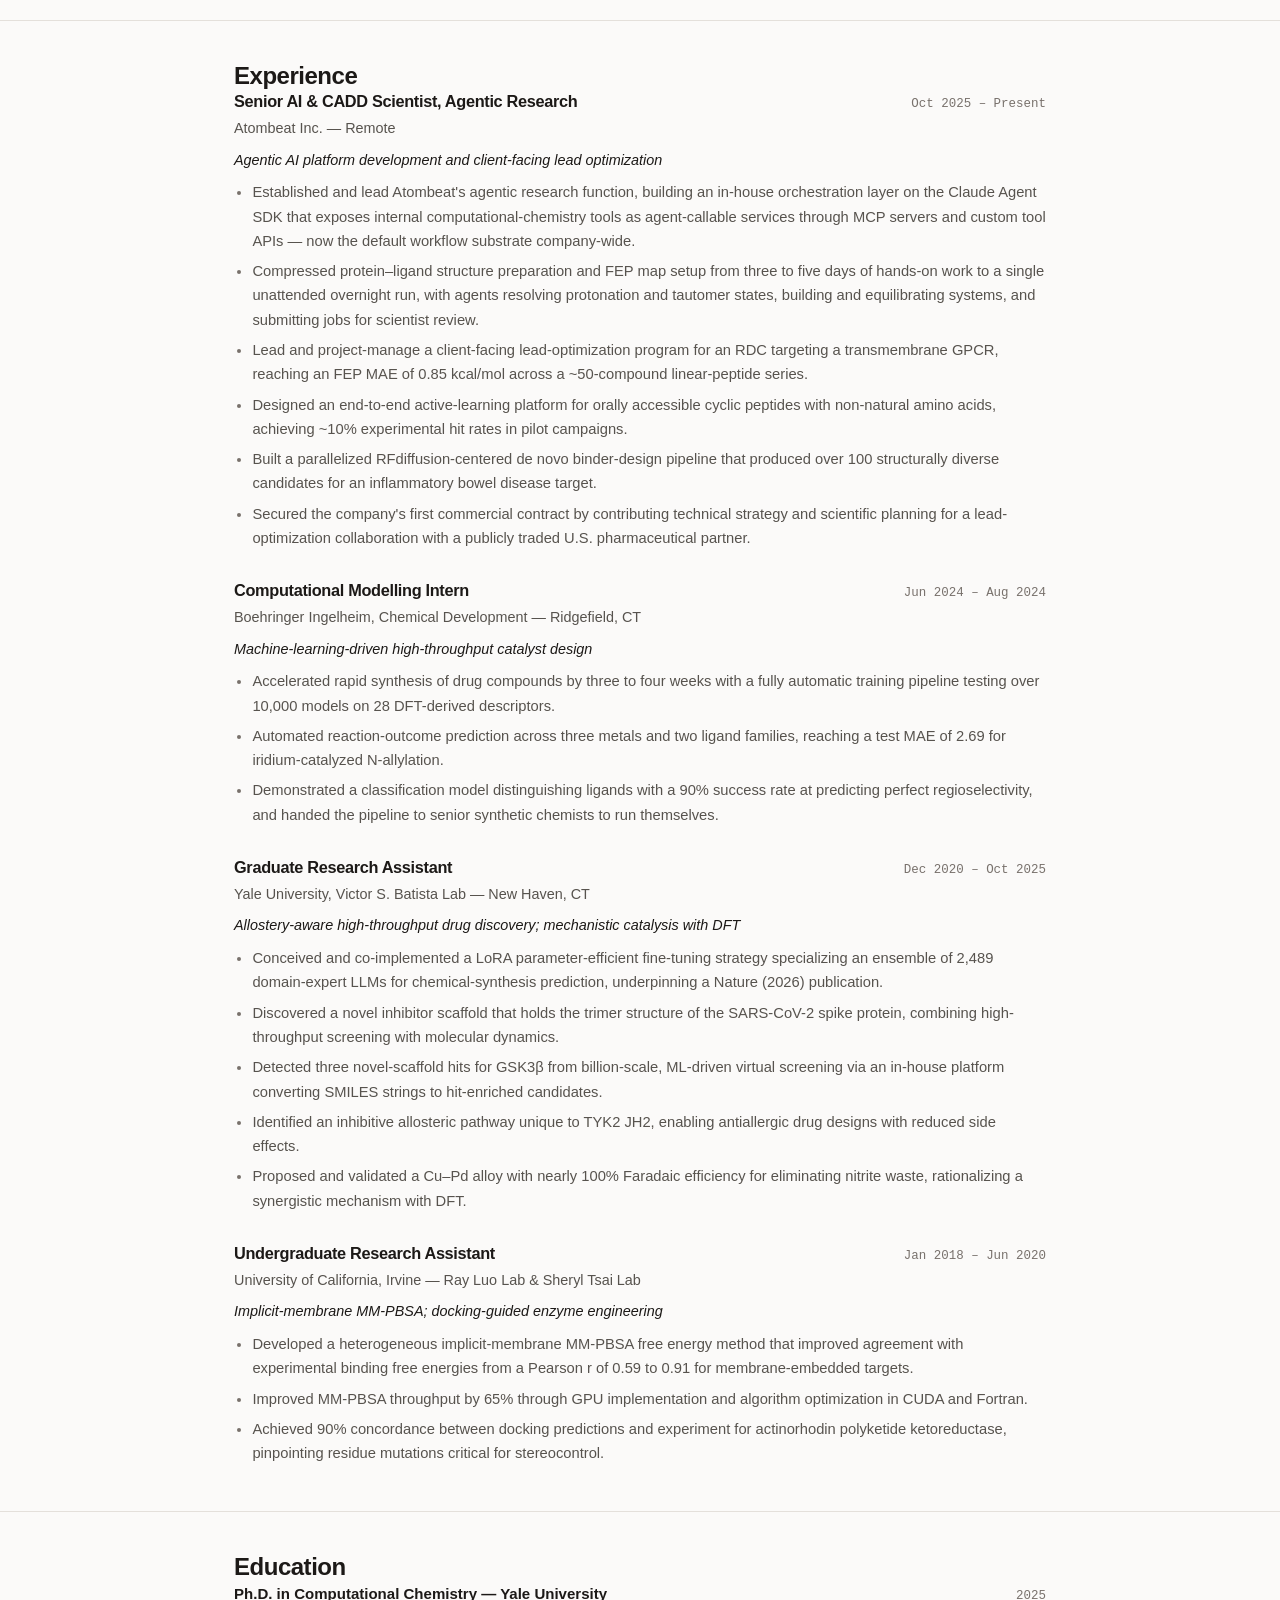
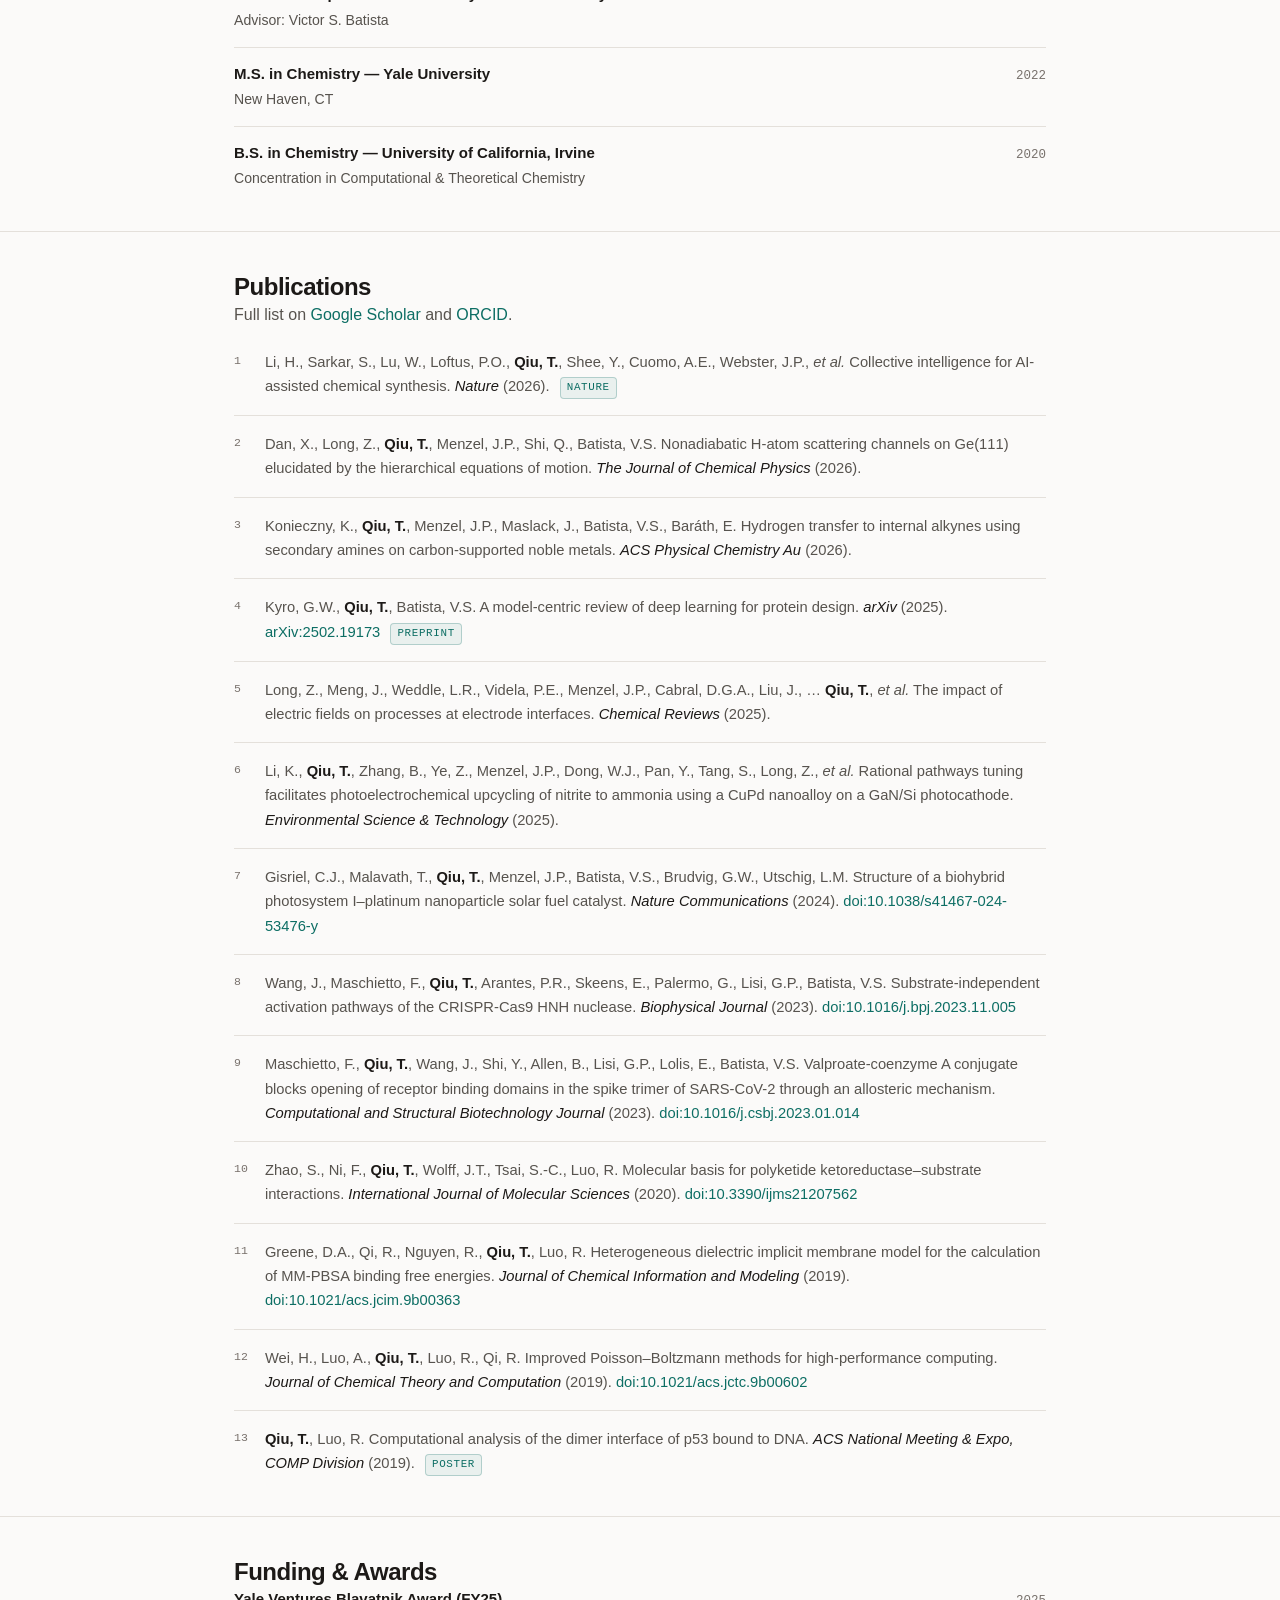
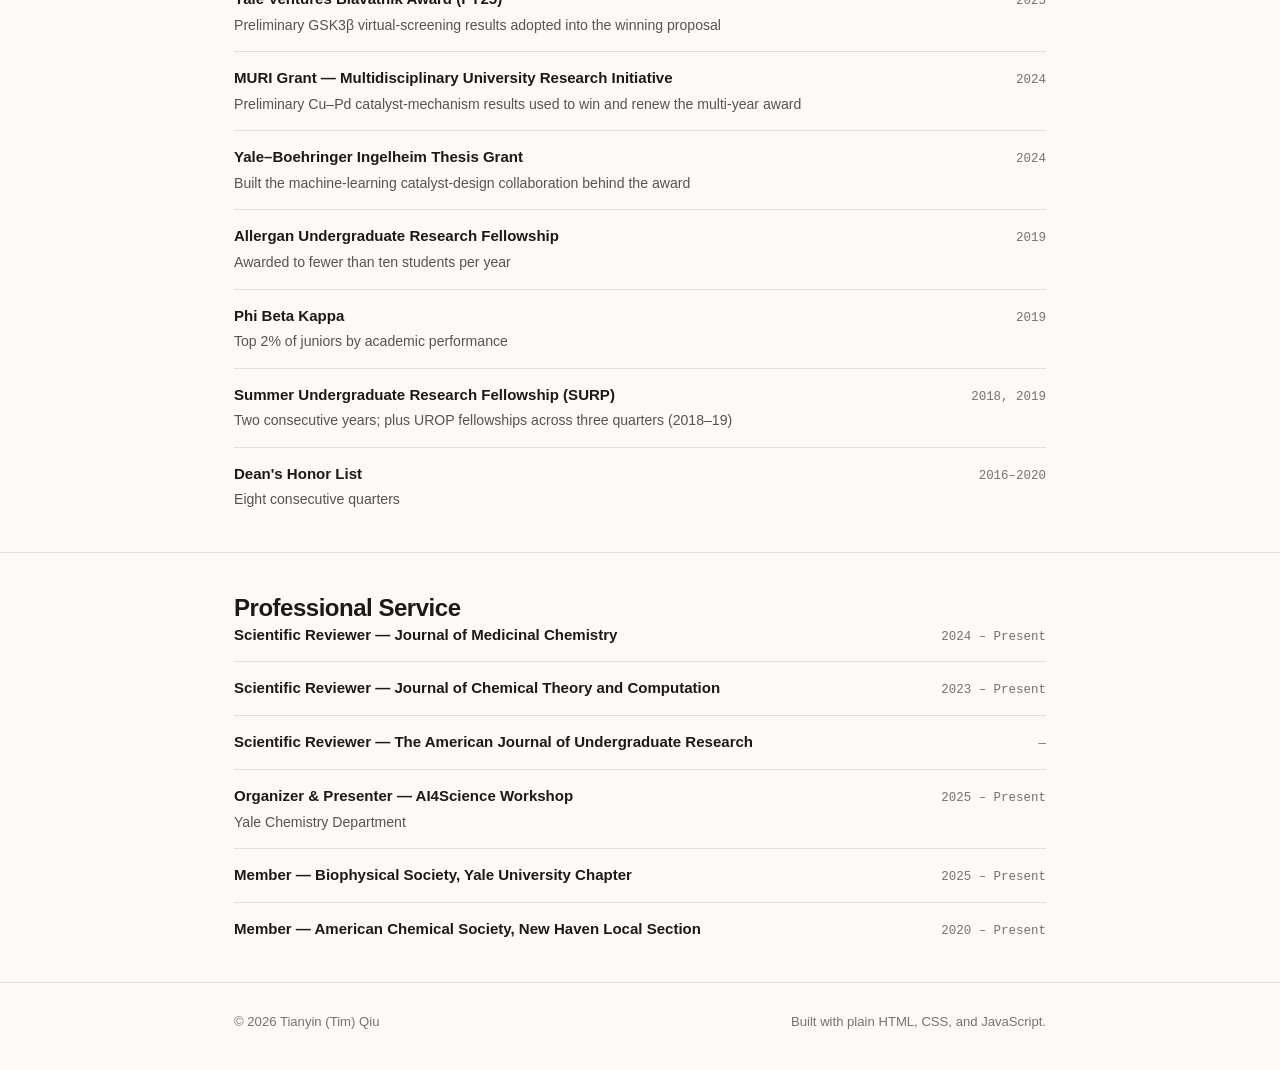
==== commit b771952f: "Drop the Links section The hero already carries every link, so the duplicate section at the bottom (" ====
--- a/index.html
+++ b/index.html
@@ -33,7 +33,6 @@
       <a href="#publications">Publications</a>
       <a href="#awards">Awards</a>
       <a href="#service">Service</a>
-      <a href="#links">Links</a>
     </div>
     <button class="theme-toggle" type="button" aria-label="Switch to dark theme" title="Toggle theme">
       <svg class="icon-sun" viewBox="0 0 24 24" fill="none" stroke="currentColor" stroke-width="2"
@@ -457,24 +456,6 @@
     </div>
   </section>
 
-  <!-- ===================== LINKS ===================== -->
-  <section id="links">
-    <div class="wrap">
-      <h2>Links</h2>
-      <div class="linkrow" style="margin-top:0">
-        <a class="chip" href="https://www.linkedin.com/in/tianyin-qiu-9b863b152" rel="me noopener">LinkedIn</a>
-        <a class="chip" href="https://scholar.google.com/citations?user=ViLQhdYAAAAJ" rel="noopener">Google Scholar</a>
-        <a class="chip" href="https://orcid.org/0000-0002-3490-8469" rel="me noopener">ORCID</a>
-        <a class="chip" href="https://github.com/timqiu1998" rel="me noopener">GitHub</a>
-        <a class="chip" href="assets/Tim_Qiu_CV.pdf">CV (PDF)</a>
-      </div>
-      <p style="margin-top:22px">
-        Reach me at <strong>timqiu1998 (at) gmail (dot) com</strong>.<br>
-        Languages: Chinese (native), English (fluent), Japanese (conversational).
-      </p>
-    </div>
-  </section>
-
 </main>
 
 <footer>
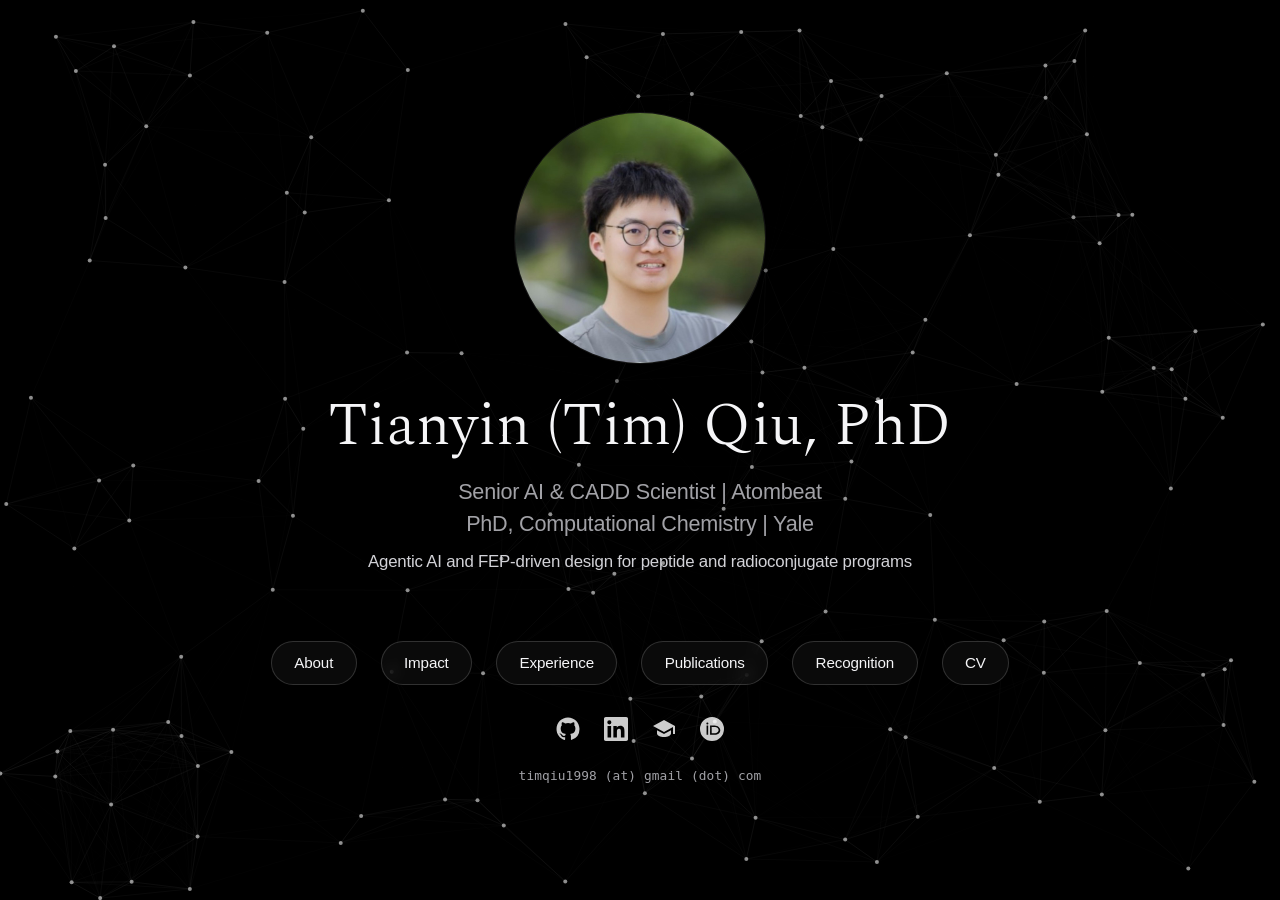
==== commit 1aa1d913: "Redesign after gregorykyro.com; face the site toward industry Landing page is now a full-viewport bl" ====
--- a/index.html
+++ b/index.html
@@ -1,471 +1,82 @@
 <!DOCTYPE html>
-<html lang="en">
+<html lang="en" class="home">
 <head>
 <meta charset="utf-8">
 <meta name="viewport" content="width=device-width, initial-scale=1">
-<title>Tianyin (Tim) Qiu</title>
-<meta name="description" content="Tianyin (Tim) Qiu, PhD - Senior AI &amp; CADD Scientist at Atombeat Inc. Agentic AI, machine learning, and physics-based methods for drug discovery.">
+<title>Tianyin (Tim) Qiu, PhD</title>
+<meta name="description" content="Tianyin (Tim) Qiu, PhD. Senior AI &amp; CADD Scientist at Atombeat. Agentic AI and physics-based design that moves real drug-discovery programs.">
 <meta name="author" content="Tianyin (Tim) Qiu">
-
 <meta property="og:type" content="website">
-<meta property="og:title" content="Tianyin (Tim) Qiu">
-<meta property="og:description" content="Senior AI &amp; CADD Scientist at Atombeat Inc. Agentic AI, machine learning, and physics-based methods for drug discovery.">
+<meta property="og:title" content="Tianyin (Tim) Qiu, PhD">
+<meta property="og:description" content="Senior AI &amp; CADD Scientist at Atombeat. Agentic AI and physics-based design that moves real drug-discovery programs.">
 <meta property="og:url" content="https://timqiu1998.github.io/">
-
-<link rel="icon" href="data:image/svg+xml,&lt;svg xmlns='http://www.w3.org/2000/svg' viewBox='0 0 100 100'&gt;&lt;text y='.9em' font-size='90'&gt;&#129514;&lt;/text&gt;&lt;/svg&gt;">
-<link rel="stylesheet" href="css/style.css">
-<script>
-  // Set the stored theme before first paint so there is no flash.
-  try {
-    var t = localStorage.getItem('theme');
-    if (t) document.documentElement.setAttribute('data-theme', t);
-  } catch (e) {}
+<meta property="og:image" content="https://timqiu1998.github.io/img/headshot.jpg">
+<link rel="canonical" href="https://timqiu1998.github.io/">
+<link rel="icon" href="/img/favicon.svg" type="image/svg+xml">
+<link rel="preconnect" href="https://fonts.googleapis.com">
+<link rel="preconnect" href="https://fonts.gstatic.com" crossorigin>
+<link href="https://fonts.googleapis.com/css2?family=Spectral:wght@200;300;400;500;600&amp;display=swap" rel="stylesheet">
+<link rel="stylesheet" href="/css/main.css">
+<script type="application/ld+json">
+{
+  "@context": "https://schema.org",
+  "@type": "Person",
+  "name": "Tianyin (Tim) Qiu, PhD",
+  "alternateName": "Tim Qiu",
+  "image": "https://timqiu1998.github.io/img/headshot.jpg",
+  "url": "https://timqiu1998.github.io/",
+  "jobTitle": "Senior AI & CADD Scientist",
+  "affiliation": [
+    { "@type": "Organization", "name": "Atombeat Inc." },
+    { "@type": "CollegeOrUniversity", "name": "Yale University" }
+  ],
+  "sameAs": [
+    "https://scholar.google.com/citations?user=ViLQhdYAAAAJ",
+    "https://www.linkedin.com/in/tianyin-qiu-9b863b152",
+    "https://github.com/timqiu1998",
+    "https://orcid.org/0000-0002-3490-8469"
+  ]
+}
 </script>
 </head>
 <body>
+    <canvas id="network" aria-hidden="true"></canvas>
 
-<nav class="nav">
-  <div class="nav-inner">
-    <a class="nav-brand" href="#top">Tianyin (Tim) Qiu</a>
-    <div class="nav-links">
-      <a href="#about">About</a>
-      <a href="#experience">Experience</a>
-      <a href="#publications">Publications</a>
-      <a href="#awards">Awards</a>
-      <a href="#service">Service</a>
-    </div>
-    <button class="theme-toggle" type="button" aria-label="Switch to dark theme" title="Toggle theme">
-      <svg class="icon-sun" viewBox="0 0 24 24" fill="none" stroke="currentColor" stroke-width="2"
-           stroke-linecap="round" aria-hidden="true">
-        <circle cx="12" cy="12" r="4"></circle>
-        <path d="M12 2v2M12 20v2M4.9 4.9l1.4 1.4M17.7 17.7l1.4 1.4M2 12h2M20 12h2M4.9 19.1l1.4-1.4M17.7 6.3l1.4-1.4"></path>
-      </svg>
-      <svg class="icon-moon" viewBox="0 0 24 24" fill="none" stroke="currentColor" stroke-width="2"
-           stroke-linecap="round" stroke-linejoin="round" aria-hidden="true">
-        <path d="M21 12.8A9 9 0 1 1 11.2 3a7 7 0 0 0 9.8 9.8z"></path>
-      </svg>
-    </button>
-  </div>
-</nav>
+    <main class="hero">
+        <a href="/about/" class="portrait" aria-label="About Tianyin (Tim) Qiu">
+            <img src="/img/headshot.jpg" alt="Tianyin (Tim) Qiu, PhD" width="250" height="250">
+        </a>
+        <h1 class="title">Tianyin (Tim) Qiu, PhD</h1>
+        <p class="subtitle">
+            Senior AI &amp; CADD Scientist | Atombeat<br>
+            PhD, Computational Chemistry | Yale<br>
+            <span class="tagline">Agentic AI and FEP-driven design for peptide and radioconjugate programs</span>
+        </p>
+        <nav class="pills" aria-label="Sections">
+            <a href="/about/" class="pill">About</a>
+            <a href="/impact/" class="pill">Impact</a>
+            <a href="/experience/" class="pill">Experience</a>
+            <a href="/publications/" class="pill">Publications</a>
+            <a href="/recognition/" class="pill">Recognition</a>
+            <a href="/assets/Tim_Qiu_CV.pdf" class="pill">CV</a>
+        </nav>
+        <div class="social">
+            <a href="https://github.com/timqiu1998" title="GitHub" aria-label="GitHub" rel="noopener">
+                <svg viewBox="0 0 24 24" aria-hidden="true"><path d="M12 .5C5.65.5.5 5.65.5 12c0 5.08 3.29 9.39 7.86 10.91.58.1.79-.25.79-.56v-2.17c-3.2.7-3.87-1.37-3.87-1.37-.52-1.33-1.28-1.68-1.28-1.68-1.04-.71.08-.7.08-.7 1.15.08 1.76 1.19 1.76 1.19 1.03 1.76 2.7 1.25 3.36.96.1-.75.4-1.25.73-1.54-2.55-.29-5.24-1.28-5.24-5.69 0-1.26.45-2.29 1.19-3.09-.12-.29-.52-1.46.11-3.05 0 0 .97-.31 3.17 1.18a11 11 0 0 1 5.78 0c2.2-1.49 3.17-1.18 3.17-1.18.63 1.59.23 2.76.11 3.05.74.8 1.19 1.83 1.19 3.09 0 4.42-2.7 5.39-5.26 5.68.41.36.78 1.05.78 2.12v3.15c0 .31.21.67.8.56A11.5 11.5 0 0 0 23.5 12C23.5 5.65 18.35.5 12 .5z"/></svg>
+            </a>
+            <a href="https://www.linkedin.com/in/tianyin-qiu-9b863b152" title="LinkedIn" aria-label="LinkedIn" rel="noopener">
+                <svg viewBox="0 0 24 24" aria-hidden="true"><path d="M20.45 20.45h-3.55v-5.57c0-1.33-.03-3.04-1.85-3.04-1.85 0-2.14 1.45-2.14 2.94v5.67H9.36V9h3.41v1.56h.05c.47-.9 1.63-1.85 3.36-1.85 3.6 0 4.27 2.37 4.27 5.45v6.29zM5.34 7.43a2.06 2.06 0 1 1 0-4.12 2.06 2.06 0 0 1 0 4.12zM7.12 20.45H3.56V9h3.56v11.45zM22.22 0H1.77C.79 0 0 .77 0 1.73v20.54C0 23.23.79 24 1.77 24h20.45c.98 0 1.78-.77 1.78-1.73V1.73C24 .77 23.2 0 22.22 0z"/></svg>
+            </a>
+            <a href="https://scholar.google.com/citations?user=ViLQhdYAAAAJ" title="Google Scholar" aria-label="Google Scholar" rel="noopener">
+                <svg viewBox="0 0 24 24" aria-hidden="true"><path d="M12 3 1 9l11 6 9-4.91V17h2V9L12 3zm0 14.1L5 13.3v3.2c0 1.9 3.1 3.5 7 3.5s7-1.6 7-3.5v-3.2l-7 3.8z"/></svg>
+            </a>
+            <a href="https://orcid.org/0000-0002-3490-8469" title="ORCID" aria-label="ORCID" rel="noopener">
+                <svg viewBox="0 0 24 24" aria-hidden="true"><path d="M12 0a12 12 0 1 0 0 24 12 12 0 0 0 0-24zM7.37 5.4a1.03 1.03 0 1 1 0 2.06 1.03 1.03 0 0 1 0-2.06zm-.8 3.2h1.6v9.2h-1.6V8.6zm3.5 0h4.3c4.1 0 5.9 2.93 5.9 4.6 0 2.36-1.87 4.6-5.87 4.6h-4.33V8.6zm1.6 1.45v6.3h2.5c3.6 0 4.43-2.7 4.43-3.15 0-1.73-1.1-3.15-4.5-3.15h-2.43z"/></svg>
+            </a>
+        </div>
+        <a class="contact-line" href="#" data-u="timqiu1998" data-d="gmail.com">timqiu1998 (at) gmail (dot) com</a>
+    </main>
 
-<main id="top">
-
-  <!-- ===================== HERO ===================== -->
-  <header class="hero">
-    <div class="wrap hero-grid">
-      <img class="avatar" src="img/headshot.jpg" alt="Tianyin (Tim) Qiu">
-      <div>
-        <h1>Tianyin (Tim) Qiu, PhD</h1>
-        <div class="role">Senior AI &amp; CADD Scientist, Agentic Research</div>
-        <div class="org">Atombeat Inc.</div>
-        <div class="meta">timqiu1998 (at) gmail (dot) com</div>
-
-        <div class="linkrow">
-          <a class="chip" href="assets/Tim_Qiu_CV.pdf">Curriculum Vitae (PDF)</a>
-          <a class="chip" href="https://www.linkedin.com/in/tianyin-qiu-9b863b152" rel="me noopener">LinkedIn</a>
-          <a class="chip" href="https://scholar.google.com/citations?user=ViLQhdYAAAAJ" rel="noopener">Google Scholar</a>
-          <a class="chip" href="https://orcid.org/0000-0002-3490-8469" rel="me noopener">ORCID</a>
-          <a class="chip" href="https://github.com/timqiu1998" rel="me noopener">GitHub</a>
-        </div>
-      </div>
-    </div>
-  </header>
-
-  <!-- ===================== ABOUT ===================== -->
-  <section id="about">
-    <div class="wrap">
-      <h2>About</h2>
-
-      <p>I got hooked by a protein that falls apart when nothing is holding it.</p>
-
-      <p>As an undergraduate at UC Irvine I wrote a proposal to simulate p53, the tumor
-        suppressor mutated in more human cancers than any other protein. It won a small UROP
-        grant, which paid for the work, and I built all fourteen models and ran every simulation
-        myself. The answer was blunt. With DNA bound, the dimer held together. Without it, the two
-        halves rotated apart by roughly 90 degrees. Same protein, same physics; the only variable
-        was what it had hold of. I presented that poster at an ACS national meeting, and I have
-        been chasing versions of the same question ever since.</p>
-
-      <p>Proteins move, and most of the software we design drugs with quietly assumes they don't.
-        Closing that gap has been the through-line of everything after. In Ray Luo's lab I worked
-        on binding free energies inside cell membranes, where the standard model treated the whole
-        greasy interior as one uniform material; letting the dielectric change with depth pulled
-        our agreement with measured affinities from an R of 0.59 to 0.91. I also wrote the matrix
-        module that made the underlying Poisson&ndash;Boltzmann solve fast enough on GPUs to be
-        worth running. Both shipped in AmberTools, and running across them years later in other
-        groups' papers is still my favorite part of this job. I would rather build something fifty
-        labs use than publish something fifty people read.</p>
-
-      <p>At Yale, with <a href="https://batistalab.com/" rel="noopener">Victor Batista</a>, I came
-        at the same problem from several directions. We found a compound that holds the SARS-CoV-2
-        spike closed from an allosteric pocket instead of competing at the fast-mutating surface
-        every antibody goes for. I mapped how the CRISPR-Cas9 HNH domain switches on, checked
-        against a collaborator's NMR, and found a tyrosine that has to pass through one specific
-        intermediate to get from off to on. For TYK2 I finally tried the thing I had been circling
-        for years: build electron density from simulation alone, with no experimental structure of
-        the complex anywhere in the input, then refine a model into it. It reproduced the crystal
-        structures, and it recovered ordered waters and a second inhibitor conformation the real
-        data had averaged together. Done reliably, that tells you how a molecule binds before
-        anyone synthesizes it.</p>
-
-      <p>The machine learning grew out of the same frustration. AlphaFold and most generative
-        design tools hand you one frame of a protein and let you design against it, which is fine
-        right up until selectivity depends on a shape the snapshot never shows. I built a
-        billion-scale screening platform that turned up three new scaffolds against GSK3&beta;,
-        spent a summer at Boehringer Ingelheim teaching models to predict catalyst selectivity,
-        and co-authored the <em>Nature</em> work on an ensemble of specialized LLMs that turns the
-        reaction literature into protocols that actually run.</p>
-
-      <p>Today I am a senior scientist at Atombeat, where I started our agentic research group.
-        Most of my week goes into making the computational stack callable by agents, so structure
-        preparation, docking, MD, and FEP finish overnight instead of eating days of somebody's
-        attention, and then putting it to work on a live radioconjugate program against a
-        transmembrane GPCR. The FEP predictions have held to within 0.85 kcal/mol of experiment
-        across about fifty peptides, which is roughly the accuracy you hope for and seldom get. I
-        review for <em>J. Med. Chem.</em> and <em>JCTC</em>, and I take on students whenever there
-        is room. What I want hasn't changed much since the p53 poster: design molecules against
-        the range of shapes a protein actually visits, keep it anchored to experimental data, and
-        put the tools in the hands of people who will aim them at patients' problems rather than
-        mine.</p>
-
-      <h2 style="margin-top:34px">Research Interests</h2>
-      <div class="tags">
-        <span class="tag">Agentic AI for science</span>
-        <span class="tag">AI-driven drug design (AIDD)</span>
-        <span class="tag">Structure-based drug design</span>
-        <span class="tag">Free energy perturbation</span>
-        <span class="tag">Molecular dynamics</span>
-        <span class="tag">Generative &amp; diffusion models</span>
-        <span class="tag">LLM post-training (LoRA / PEFT)</span>
-        <span class="tag">Peptides &amp; macrocycles</span>
-        <span class="tag">Bioconjugates / RDC</span>
-        <span class="tag">Allostery</span>
-        <span class="tag">Quantum chemistry &amp; DFT</span>
-        <span class="tag">Heterogeneous catalysis</span>
-      </div>
-    </div>
-  </section>
-
-  <!-- ===================== EXPERIENCE ===================== -->
-  <section id="experience">
-    <div class="wrap">
-      <h2>Experience</h2>
-
-      <div class="job">
-        <div class="job-head">
-          <h3>Senior AI &amp; CADD Scientist, Agentic Research</h3>
-          <span class="when">Oct 2025 &ndash; Present</span>
-        </div>
-        <div class="where">Atombeat Inc. &mdash; Remote</div>
-        <div class="what">Agentic AI platform development and client-facing lead optimization</div>
-        <ul>
-          <li>Established and lead Atombeat's agentic research function, building an in-house orchestration layer on the
-            Claude Agent SDK that exposes internal computational-chemistry tools as agent-callable services through MCP
-            servers and custom tool APIs &mdash; now the default workflow substrate company-wide.</li>
-          <li>Compressed protein&ndash;ligand structure preparation and FEP map setup from three to five days of
-            hands-on work to a single unattended overnight run, with agents resolving protonation and tautomer states,
-            building and equilibrating systems, and submitting jobs for scientist review.</li>
-          <li>Lead and project-manage a client-facing lead-optimization program for an RDC targeting a transmembrane
-            GPCR, reaching an FEP MAE of 0.85 kcal/mol across a ~50-compound linear-peptide series.</li>
-          <li>Designed an end-to-end active-learning platform for orally accessible cyclic peptides with non-natural
-            amino acids, achieving ~10% experimental hit rates in pilot campaigns.</li>
-          <li>Built a parallelized RFdiffusion-centered de novo binder-design pipeline that produced over 100
-            structurally diverse candidates for an inflammatory bowel disease target.</li>
-          <li>Secured the company's first commercial contract by contributing technical strategy and scientific planning
-            for a lead-optimization collaboration with a publicly traded U.S. pharmaceutical partner.</li>
-        </ul>
-      </div>
-
-      <div class="job">
-        <div class="job-head">
-          <h3>Computational Modelling Intern</h3>
-          <span class="when">Jun 2024 &ndash; Aug 2024</span>
-        </div>
-        <div class="where">Boehringer Ingelheim, Chemical Development &mdash; Ridgefield, CT</div>
-        <div class="what">Machine-learning-driven high-throughput catalyst design</div>
-        <ul>
-          <li>Accelerated rapid synthesis of drug compounds by three to four weeks with a fully automatic training
-            pipeline testing over 10,000 models on 28 DFT-derived descriptors.</li>
-          <li>Automated reaction-outcome prediction across three metals and two ligand families, reaching a test MAE of
-            2.69 for iridium-catalyzed N-allylation.</li>
-          <li>Demonstrated a classification model distinguishing ligands with a 90% success rate at predicting perfect
-            regioselectivity, and handed the pipeline to senior synthetic chemists to run themselves.</li>
-        </ul>
-      </div>
-
-      <div class="job">
-        <div class="job-head">
-          <h3>Graduate Research Assistant</h3>
-          <span class="when">Dec 2020 &ndash; Oct 2025</span>
-        </div>
-        <div class="where">Yale University, Victor S. Batista Lab &mdash; New Haven, CT</div>
-        <div class="what">Allostery-aware high-throughput drug discovery; mechanistic catalysis with DFT</div>
-        <ul>
-          <li>Conceived and co-implemented a LoRA parameter-efficient fine-tuning strategy specializing an ensemble of
-            2,489 domain-expert LLMs for chemical-synthesis prediction, underpinning a Nature (2026) publication.</li>
-          <li>Discovered a novel inhibitor scaffold that holds the trimer structure of the SARS-CoV-2 spike protein,
-            combining high-throughput screening with molecular dynamics.</li>
-          <li>Detected three novel-scaffold hits for GSK3&beta; from billion-scale, ML-driven virtual screening via an
-            in-house platform converting SMILES strings to hit-enriched candidates.</li>
-          <li>Identified an inhibitive allosteric pathway unique to TYK2 JH2, enabling antiallergic drug designs with
-            reduced side effects.</li>
-          <li>Proposed and validated a Cu&ndash;Pd alloy with nearly 100% Faradaic efficiency for eliminating nitrite
-            waste, rationalizing a synergistic mechanism with DFT.</li>
-        </ul>
-      </div>
-
-      <div class="job">
-        <div class="job-head">
-          <h3>Undergraduate Research Assistant</h3>
-          <span class="when">Jan 2018 &ndash; Jun 2020</span>
-        </div>
-        <div class="where">University of California, Irvine &mdash; Ray Luo Lab &amp; Sheryl Tsai Lab</div>
-        <div class="what">Implicit-membrane MM-PBSA; docking-guided enzyme engineering</div>
-        <ul>
-          <li>Developed a heterogeneous implicit-membrane MM-PBSA free energy method that improved agreement with
-            experimental binding free energies from a Pearson r of 0.59 to 0.91 for membrane-embedded targets.</li>
-          <li>Improved MM-PBSA throughput by 65% through GPU implementation and algorithm optimization in CUDA and
-            Fortran.</li>
-          <li>Achieved 90% concordance between docking predictions and experiment for actinorhodin polyketide
-            ketoreductase, pinpointing residue mutations critical for stereocontrol.</li>
-        </ul>
-      </div>
-    </div>
-  </section>
-
-  <!-- ===================== EDUCATION ===================== -->
-  <section id="education">
-    <div class="wrap">
-      <h2>Education</h2>
-      <div class="rows edu">
-        <div class="row">
-          <div>
-            <div class="label">Ph.D. in Computational Chemistry &mdash; Yale University</div>
-            <div class="sub">Advisor: Victor S. Batista</div>
-          </div>
-          <span class="when">2025</span>
-        </div>
-        <div class="row">
-          <div>
-            <div class="label">M.S. in Chemistry &mdash; Yale University</div>
-            <div class="sub">New Haven, CT</div>
-          </div>
-          <span class="when">2022</span>
-        </div>
-        <div class="row">
-          <div>
-            <div class="label">B.S. in Chemistry &mdash; University of California, Irvine</div>
-            <div class="sub">Concentration in Computational &amp; Theoretical Chemistry</div>
-          </div>
-          <span class="when">2020</span>
-        </div>
-      </div>
-    </div>
-  </section>
-
-  <!-- ===================== PUBLICATIONS ===================== -->
-  <section id="publications">
-    <div class="wrap">
-      <h2>Publications</h2>
-      <p style="margin-bottom:22px">
-        Full list on
-        <a href="https://scholar.google.com/citations?user=ViLQhdYAAAAJ" rel="noopener">Google Scholar</a> and
-        <a href="https://orcid.org/0000-0002-3490-8469" rel="noopener">ORCID</a>.
-      </p>
-
-      <ol class="pubs">
-        <li>
-          Li, H., Sarkar, S., Lu, W., Loftus, P.O., <span class="me">Qiu, T.</span>, Shee, Y., Cuomo, A.E.,
-          Webster, J.P., <em>et al.</em> Collective intelligence for AI-assisted chemical synthesis.
-          <span class="venue">Nature</span> (2026). <span class="badge">Nature</span>
-        </li>
-        <li>
-          Dan, X., Long, Z., <span class="me">Qiu, T.</span>, Menzel, J.P., Shi, Q., Batista, V.S. Nonadiabatic H-atom
-          scattering channels on Ge(111) elucidated by the hierarchical equations of motion.
-          <span class="venue">The Journal of Chemical Physics</span> (2026).
-        </li>
-        <li>
-          Konieczny, K., <span class="me">Qiu, T.</span>, Menzel, J.P., Maslack, J., Batista, V.S., Bar&aacute;th, E.
-          Hydrogen transfer to internal alkynes using secondary amines on carbon-supported noble metals.
-          <span class="venue">ACS Physical Chemistry Au</span> (2026).
-        </li>
-        <li>
-          Kyro, G.W., <span class="me">Qiu, T.</span>, Batista, V.S. A model-centric review of deep learning for protein
-          design. <span class="venue">arXiv</span> (2025).
-          <a href="https://arxiv.org/abs/2502.19173" rel="noopener">arXiv:2502.19173</a>
-          <span class="badge">Preprint</span>
-        </li>
-        <li>
-          Long, Z., Meng, J., Weddle, L.R., Videla, P.E., Menzel, J.P., Cabral, D.G.A., Liu, J., &hellip;
-          <span class="me">Qiu, T.</span>, <em>et al.</em> The impact of electric fields on processes at electrode
-          interfaces. <span class="venue">Chemical Reviews</span> (2025).
-        </li>
-        <li>
-          Li, K., <span class="me">Qiu, T.</span>, Zhang, B., Ye, Z., Menzel, J.P., Dong, W.J., Pan, Y., Tang, S.,
-          Long, Z., <em>et al.</em> Rational pathways tuning facilitates photoelectrochemical upcycling of nitrite to
-          ammonia using a CuPd nanoalloy on a GaN/Si photocathode.
-          <span class="venue">Environmental Science &amp; Technology</span> (2025).
-        </li>
-        <li>
-          Gisriel, C.J., Malavath, T., <span class="me">Qiu, T.</span>, Menzel, J.P., Batista, V.S., Brudvig, G.W.,
-          Utschig, L.M. Structure of a biohybrid photosystem I&ndash;platinum nanoparticle solar fuel catalyst.
-          <span class="venue">Nature Communications</span> (2024).
-          <a href="https://doi.org/10.1038/s41467-024-53476-y" rel="noopener">doi:10.1038/s41467-024-53476-y</a>
-        </li>
-        <li>
-          Wang, J., Maschietto, F., <span class="me">Qiu, T.</span>, Arantes, P.R., Skeens, E., Palermo, G., Lisi, G.P.,
-          Batista, V.S. Substrate-independent activation pathways of the CRISPR-Cas9 HNH nuclease.
-          <span class="venue">Biophysical Journal</span> (2023).
-          <a href="https://doi.org/10.1016/j.bpj.2023.11.005" rel="noopener">doi:10.1016/j.bpj.2023.11.005</a>
-        </li>
-        <li>
-          Maschietto, F., <span class="me">Qiu, T.</span>, Wang, J., Shi, Y., Allen, B., Lisi, G.P., Lolis, E.,
-          Batista, V.S. Valproate-coenzyme A conjugate blocks opening of receptor binding domains in the spike trimer of
-          SARS-CoV-2 through an allosteric mechanism.
-          <span class="venue">Computational and Structural Biotechnology Journal</span> (2023).
-          <a href="https://doi.org/10.1016/j.csbj.2023.01.014" rel="noopener">doi:10.1016/j.csbj.2023.01.014</a>
-        </li>
-        <li>
-          Zhao, S., Ni, F., <span class="me">Qiu, T.</span>, Wolff, J.T., Tsai, S.-C., Luo, R. Molecular basis for
-          polyketide ketoreductase&ndash;substrate interactions.
-          <span class="venue">International Journal of Molecular Sciences</span> (2020).
-          <a href="https://doi.org/10.3390/ijms21207562" rel="noopener">doi:10.3390/ijms21207562</a>
-        </li>
-        <li>
-          Greene, D.A., Qi, R., Nguyen, R., <span class="me">Qiu, T.</span>, Luo, R. Heterogeneous dielectric implicit
-          membrane model for the calculation of MM-PBSA binding free energies.
-          <span class="venue">Journal of Chemical Information and Modeling</span> (2019).
-          <a href="https://doi.org/10.1021/acs.jcim.9b00363" rel="noopener">doi:10.1021/acs.jcim.9b00363</a>
-        </li>
-        <li>
-          Wei, H., Luo, A., <span class="me">Qiu, T.</span>, Luo, R., Qi, R. Improved Poisson&ndash;Boltzmann methods for
-          high-performance computing.
-          <span class="venue">Journal of Chemical Theory and Computation</span> (2019).
-          <a href="https://doi.org/10.1021/acs.jctc.9b00602" rel="noopener">doi:10.1021/acs.jctc.9b00602</a>
-        </li>
-        <li>
-          <span class="me">Qiu, T.</span>, Luo, R. Computational analysis of the dimer interface of p53 bound to DNA.
-          <span class="venue">ACS National Meeting &amp; Expo, COMP Division</span> (2019).
-          <span class="badge">Poster</span>
-        </li>
-      </ol>
-    </div>
-  </section>
-
-  <!-- ===================== AWARDS ===================== -->
-  <section id="awards">
-    <div class="wrap">
-      <h2>Funding &amp; Awards</h2>
-      <div class="rows">
-        <div class="row">
-          <div>
-            <div class="label">Yale Ventures Blavatnik Award (FY25)</div>
-            <div class="sub">Preliminary GSK3&beta; virtual-screening results adopted into the winning proposal</div>
-          </div>
-          <span class="when">2025</span>
-        </div>
-        <div class="row">
-          <div>
-            <div class="label">MURI Grant &mdash; Multidisciplinary University Research Initiative</div>
-            <div class="sub">Preliminary Cu&ndash;Pd catalyst-mechanism results used to win and renew the multi-year award</div>
-          </div>
-          <span class="when">2024</span>
-        </div>
-        <div class="row">
-          <div>
-            <div class="label">Yale&ndash;Boehringer Ingelheim Thesis Grant</div>
-            <div class="sub">Built the machine-learning catalyst-design collaboration behind the award</div>
-          </div>
-          <span class="when">2024</span>
-        </div>
-        <div class="row">
-          <div>
-            <div class="label">Allergan Undergraduate Research Fellowship</div>
-            <div class="sub">Awarded to fewer than ten students per year</div>
-          </div>
-          <span class="when">2019</span>
-        </div>
-        <div class="row">
-          <div>
-            <div class="label">Phi Beta Kappa</div>
-            <div class="sub">Top 2% of juniors by academic performance</div>
-          </div>
-          <span class="when">2019</span>
-        </div>
-        <div class="row">
-          <div>
-            <div class="label">Summer Undergraduate Research Fellowship (SURP)</div>
-            <div class="sub">Two consecutive years; plus UROP fellowships across three quarters (2018&ndash;19)</div>
-          </div>
-          <span class="when">2018, 2019</span>
-        </div>
-        <div class="row">
-          <div>
-            <div class="label">Dean's Honor List</div>
-            <div class="sub">Eight consecutive quarters</div>
-          </div>
-          <span class="when">2016&ndash;2020</span>
-        </div>
-      </div>
-    </div>
-  </section>
-
-  <!-- ===================== SERVICE ===================== -->
-  <section id="service">
-    <div class="wrap">
-      <h2>Professional Service</h2>
-      <div class="rows">
-        <div class="row">
-          <div>
-            <div class="label">Scientific Reviewer &mdash; Journal of Medicinal Chemistry</div>
-          </div>
-          <span class="when">2024 &ndash; Present</span>
-        </div>
-        <div class="row">
-          <div>
-            <div class="label">Scientific Reviewer &mdash; Journal of Chemical Theory and Computation</div>
-          </div>
-          <span class="when">2023 &ndash; Present</span>
-        </div>
-        <div class="row">
-          <div>
-            <div class="label">Scientific Reviewer &mdash; The American Journal of Undergraduate Research</div>
-          </div>
-          <span class="when">&mdash;</span>
-        </div>
-        <div class="row">
-          <div>
-            <div class="label">Organizer &amp; Presenter &mdash; AI4Science Workshop</div>
-            <div class="sub">Yale Chemistry Department</div>
-          </div>
-          <span class="when">2025 &ndash; Present</span>
-        </div>
-        <div class="row">
-          <div>
-            <div class="label">Member &mdash; Biophysical Society, Yale University Chapter</div>
-          </div>
-          <span class="when">2025 &ndash; Present</span>
-        </div>
-        <div class="row">
-          <div>
-            <div class="label">Member &mdash; American Chemical Society, New Haven Local Section</div>
-          </div>
-          <span class="when">2020 &ndash; Present</span>
-        </div>
-      </div>
-    </div>
-  </section>
-
-</main>
-
-<footer>
-  <div class="wrap">
-    <span>&copy; <span id="year">2026</span> Tianyin (Tim) Qiu</span>
-    <span>Built with plain HTML, CSS, and JavaScript.</span>
-  </div>
-</footer>
-
-<script src="js/main.js"></script>
-<script>document.getElementById('year').textContent = new Date().getFullYear();</script>
+    <script src="/js/network.js"></script>
 </body>
 </html>
--- a/css/main.css
+++ b/css/main.css
@@ -0,0 +1,361 @@
+/* ------------------------------------------------------------------
+   tokens
+   ------------------------------------------------------------------ */
+:root {
+  --bg:            #000000;
+  --fg:            #f5f5f7;
+  --fg-soft:       #d2d2d7;
+  --fg-muted:      #a1a1a6;
+  --accent:        #2997ff;
+  --accent-soft:   rgba(41, 151, 255, .55);
+  --accent-faint:  rgba(41, 151, 255, .10);
+  --hairline:      rgba(255, 255, 255, .10);
+  --hairline-strong: rgba(255, 255, 255, .18);
+  --surface:       rgba(255, 255, 255, .03);
+  --surface-hover: rgba(255, 255, 255, .05);
+
+  --font-sans:    -apple-system, BlinkMacSystemFont, "SF Pro Text", "SF Pro Display",
+                  "Helvetica Neue", Helvetica, Arial, sans-serif;
+  --font-display: "Spectral", Georgia, "Times New Roman", serif;
+  --font-mono:    ui-monospace, "SF Mono", SFMono-Regular, Menlo, monospace;
+
+  --maxw: 820px;
+  --fs-body:       clamp(1.0625rem, 1rem + .35vw, 1.1875rem);
+  --fs-h1:         clamp(2.2rem, 1.65rem + 2.6vw, 3.25rem);
+  --fs-h2:         clamp(1.45rem, 1.24rem + .95vw, 1.8rem);
+  --fs-h3:         clamp(1.12rem, 1.02rem + .5vw, 1.32rem);
+  --fs-site-title: clamp(1.05rem, .95rem + .45vw, 1.3rem);
+  --fs-nav:        clamp(.82rem, .78rem + .2vw, .95rem);
+  --lh-body: 1.6;
+  --space-section: clamp(2.5rem, 2rem + 2.5vw, 4rem);
+}
+
+/* ------------------------------------------------------------------
+   base
+   ------------------------------------------------------------------ */
+*, *::before, *::after { box-sizing: border-box; }
+html { scroll-behavior: smooth; -webkit-text-size-adjust: 100%; }
+body {
+  margin: 0; min-height: 100vh;
+  font-family: var(--font-sans); font-size: var(--fs-body); line-height: var(--lh-body);
+  font-weight: 400; letter-spacing: -.011em;
+  color: var(--fg); background: var(--bg);
+  -webkit-font-smoothing: antialiased; -moz-osx-font-smoothing: grayscale;
+  text-rendering: optimizeLegibility;
+}
+img { max-width: 100%; display: block; }
+::selection { background: rgba(255, 255, 255, .16); color: #fff; }
+a { color: var(--accent); text-decoration: none; transition: opacity .2s ease; }
+a:hover { opacity: .8; }
+h1, h2, h3 { color: var(--fg); line-height: 1.15; }
+p { margin: 1.1rem 0; color: var(--fg-soft); }
+ul { padding-left: 1.3rem; color: var(--fg-soft); }
+li { margin: .6rem 0; }
+li::marker { color: var(--fg-muted); }
+strong { color: var(--fg); font-weight: 600; }
+hr { border: 0; height: 1px; background: var(--hairline); margin: var(--space-section) 0; }
+
+/* ------------------------------------------------------------------
+   landing
+   ------------------------------------------------------------------ */
+.home { overflow: hidden; height: 100%; }
+.home body { overflow: hidden; height: 100%; }
+
+#network {
+  position: fixed; inset: 0; width: 100vw; height: 100vh;
+  z-index: 1; display: block;
+  animation: cnvIn 1.6s ease both;
+}
+.hero {
+  position: relative; z-index: 2;
+  min-height: 100vh; padding: 1rem;
+  display: flex; flex-direction: column; justify-content: center; align-items: center;
+  text-align: center;
+}
+.hero > * { animation: riseIn .9s cubic-bezier(.16, 1, .3, 1) both; }
+.hero > a.portrait   { animation: riseInLogo 1.05s cubic-bezier(.16, 1, .3, 1) both; animation-delay: .08s; }
+.hero .title         { animation-delay: .22s; }
+.hero .subtitle      { animation-delay: .34s; }
+.hero .pills         { animation-delay: .46s; }
+.hero .social        { animation-delay: .58s; }
+.hero .contact-line  { animation-delay: .68s; }
+
+.portrait img {
+  width: 250px; height: 250px; border-radius: 50%; object-fit: cover;
+  margin-bottom: 2rem;
+  box-shadow: 0 0 0 1px rgba(255, 255, 255, .08), 0 20px 60px rgba(0, 0, 0, .6);
+  transform: translateZ(0); transition: all .5s ease; cursor: pointer;
+}
+.portrait img:hover {
+  box-shadow: 0 0 0 1px rgba(255, 255, 255, .16), 0 24px 70px rgba(0, 0, 0, .7);
+  transform: scale(1.02);
+}
+.title {
+  font-family: var(--font-display); font-weight: 300;
+  font-size: clamp(2.1rem, 6vw, 3.75rem); letter-spacing: .01em; line-height: 1.05;
+  margin: 0;
+}
+.subtitle {
+  font-size: clamp(.95rem, 2.2vw, 1.35rem); line-height: 1.5; letter-spacing: -.01em;
+  color: var(--fg-muted); margin: 1.1rem 0 2rem; font-weight: 400;
+}
+
+.pills { display: flex; flex-wrap: wrap; justify-content: center; gap: 1.5rem; margin-top: 2rem; }
+.pill {
+  position: relative; overflow: hidden;
+  color: var(--fg); font-size: .95rem; font-weight: 500; letter-spacing: -.01em;
+  padding: .55rem 1.4rem; border-radius: 980px;
+  border: 1px solid rgba(255, 255, 255, .16); background: rgba(255, 255, 255, .04);
+  backdrop-filter: blur(8px); -webkit-backdrop-filter: blur(8px);
+  transition: all .3s ease;
+}
+.pill::before {
+  content: ""; position: absolute; top: 0; left: -100%; width: 100%; height: 100%;
+  background: linear-gradient(90deg, transparent, rgba(255, 255, 255, .12), transparent);
+  transition: left .7s ease;
+}
+.pill:hover {
+  opacity: 1; background: rgba(255, 255, 255, .08); border-color: rgba(255, 255, 255, .32);
+  transform: translateY(-2px); box-shadow: 0 12px 30px rgba(0, 0, 0, .35);
+}
+.pill:hover::before { left: 100%; }
+
+.social { display: flex; gap: 1.5rem; margin-top: 2rem; }
+.social a { color: #fff; opacity: .8; transition: all .3s ease; display: inline-flex; }
+.social a:hover { opacity: 1; transform: translateY(-3px); }
+.social svg { width: 24px; height: 24px; fill: currentColor; }
+
+.subtitle .tagline {
+  display: inline-block; margin-top: .55rem; font-size: .78em; color: var(--fg-soft);
+}
+.contact-line {
+  display: inline-block; margin-top: 1.6rem; font-family: var(--font-mono); font-size: .8rem;
+  color: var(--fg-muted); letter-spacing: .01em; transition: color .25s ease;
+}
+.contact-line:hover { color: var(--fg); opacity: 1; }
+
+/* ------------------------------------------------------------------
+   interior chrome
+   ------------------------------------------------------------------ */
+.reading-progress {
+  position: fixed; top: 0; left: 0; height: 2px; width: 100%;
+  transform: scaleX(0); transform-origin: 0 50%;
+  background: var(--accent); opacity: .7; z-index: 200; pointer-events: none;
+}
+.header {
+  position: sticky; top: 0; z-index: 100;
+  display: flex; justify-content: space-between; align-items: center; gap: 1rem;
+  padding: 1.1rem clamp(1.25rem, 5vw, 2.5rem);
+  border-bottom: 1px solid var(--hairline);
+  background: rgba(0, 0, 0, .72);
+  backdrop-filter: saturate(180%) blur(20px); -webkit-backdrop-filter: saturate(180%) blur(20px);
+}
+.site-title {
+  font-family: var(--font-display); font-size: var(--fs-site-title); font-weight: 400;
+  margin: 0; letter-spacing: .01em; white-space: nowrap;
+}
+.site-title a { color: var(--fg); display: inline-flex; align-items: center; transition: opacity .25s ease; }
+.site-title a:hover { opacity: .7; }
+.navigation { display: flex; flex-wrap: wrap; justify-content: flex-end; gap: .2rem .4rem; }
+.nav-link {
+  color: var(--fg-muted); font-size: var(--fs-nav); font-weight: 500; letter-spacing: -.01em;
+  padding: .4rem .75rem; border-radius: 980px; white-space: nowrap;
+  transition: color .25s ease, background .25s ease;
+}
+.nav-link:hover, .nav-link[aria-current="page"] { color: var(--fg); background: var(--surface-hover); opacity: 1; }
+
+.container {
+  max-width: var(--maxw); margin: 0 auto;
+  padding: clamp(2.5rem, 2rem + 3vw, 4.5rem) clamp(1.35rem, 5vw, 2rem) 2rem;
+}
+.content { animation: fadeIn .6s ease both; }
+.content h1 {
+  font-family: var(--font-display); font-size: var(--fs-h1); font-weight: 300;
+  letter-spacing: .005em; text-align: center; line-height: 1.08;
+  margin: 0 0 var(--space-section);
+}
+.content h2 { font-size: var(--fs-h2); font-weight: 600; letter-spacing: -.02em; margin: var(--space-section) 0 1rem; }
+.content h3 { font-size: var(--fs-h3); font-weight: 600; letter-spacing: -.015em; margin: 2rem 0 .6rem; }
+.content a {
+  color: var(--fg); text-decoration: underline; text-decoration-thickness: 1px;
+  text-decoration-color: rgba(255, 255, 255, .28); text-underline-offset: 3px;
+  transition: text-decoration-color .25s ease, color .25s ease;
+}
+.content a:hover { color: var(--accent); text-decoration-color: var(--accent); opacity: 1; }
+.lede { font-size: 1.08em; color: var(--fg); letter-spacing: -.012em; }
+.about p { color: var(--fg); letter-spacing: -.012em; }
+.muted { color: var(--fg-muted); }
+
+/* impact tiles */
+.stats { display: grid; grid-template-columns: repeat(auto-fit, minmax(160px, 1fr)); gap: 1rem; margin: 1.6rem 0 0; }
+.stat { padding: 1.1rem 1.2rem; border: 1px solid var(--hairline); border-radius: 14px; background: var(--surface); }
+.stat .num { font-family: var(--font-display); font-weight: 300; font-size: 2.1rem; line-height: 1; color: var(--fg); letter-spacing: -.01em; font-variant-numeric: tabular-nums; }
+.stat .lbl { margin-top: .5rem; font-size: .82rem; color: var(--fg-muted); line-height: 1.4; }
+
+/* disclosure (collapsed "selected work") */
+details.disclosure { margin: .6rem 0 .2rem; }
+details.disclosure > summary {
+  list-style: none; cursor: pointer; display: inline-flex; align-items: center; gap: .6rem;
+  font-weight: 600; font-size: .78rem; text-transform: uppercase; letter-spacing: .08em;
+  color: var(--fg-muted); padding: .35rem 0; transition: color .2s ease;
+}
+details.disclosure > summary::-webkit-details-marker { display: none; }
+details.disclosure > summary::marker { content: ""; }
+details.disclosure > summary::before {
+  content: ""; width: 7px; height: 7px; flex-shrink: 0;
+  border-right: 1.6px solid var(--fg-muted); border-bottom: 1.6px solid var(--fg-muted);
+  transform: rotate(-45deg); transition: transform .3s ease, border-color .2s ease;
+}
+details.disclosure[open] > summary::before { transform: rotate(45deg); }
+details.disclosure > summary:hover { color: var(--fg-soft); }
+details.disclosure > summary:hover::before { border-color: var(--fg-soft); }
+details.disclosure > ul { animation: fadeIn .45s ease both; margin-top: .7rem; font-size: .92em; }
+details.disclosure > ul li { margin: .55rem 0; line-height: 1.6; }
+details.disclosure > .disclosure-body { animation: fadeIn .45s ease both; margin-top: .9rem; }
+details.disclosure > .disclosure-body p { color: var(--fg-soft); }
+details.disclosure + p { margin-top: 2.4rem; }
+.about details.disclosure { margin-top: 2.2rem; }
+
+/* toolbox rows */
+.toolbox li { display: block; padding: .55rem 0; border-bottom: 1px solid var(--hairline); }
+.toolbox li:last-child { border-bottom: 0; }
+.toolbox strong { display: inline-block; min-width: 9.5rem; color: var(--fg); font-weight: 600; }
+.toolbox .line-main { color: var(--fg-soft); }
+@media (max-width: 640px) { .toolbox strong { display: block; min-width: 0; margin-bottom: .15rem; } }
+
+/* obfuscated mailto assembled by JS */
+.mailto { color: var(--fg); }
+
+/* section accordion (experience) */
+details.section { border-top: 1px solid var(--hairline); }
+details.section:first-of-type { border-top: none; }
+details.section > summary {
+  list-style: none; cursor: pointer; display: flex; align-items: center; justify-content: space-between; gap: 1rem;
+  padding: 1.4rem 0; font-size: var(--fs-h2); font-weight: 600; letter-spacing: -.02em; color: var(--fg);
+  transition: opacity .2s ease;
+}
+details.section > summary::-webkit-details-marker { display: none; }
+details.section > summary::marker { content: ""; }
+details.section > summary:hover { opacity: .75; }
+.section-meta { display: inline-flex; align-items: center; gap: .95rem; flex-shrink: 0; }
+.section-count { font-size: .8rem; font-weight: 500; color: var(--fg-muted); letter-spacing: .04em; font-variant-numeric: tabular-nums; text-transform: uppercase; }
+.section-chevron { width: 9px; height: 9px; border-right: 1.6px solid var(--fg-muted); border-bottom: 1.6px solid var(--fg-muted); transform: rotate(45deg); transition: transform .3s ease; margin-bottom: 4px; }
+details.section[open] > summary .section-chevron { transform: rotate(-135deg); margin-bottom: -3px; }
+.section-body { padding-bottom: 1.9rem; animation: fadeIn .45s ease both; }
+.section-body > :first-child { margin-top: 0; }
+
+.entry { margin: 1.7rem 0; }
+.entry:first-of-type { margin-top: 1.1rem; }
+.entry-head { display: flex; justify-content: space-between; align-items: baseline; gap: .2rem 1.5rem; flex-wrap: wrap; }
+.entry-org { font-size: var(--fs-h3); font-weight: 600; letter-spacing: -.015em; margin: 0; line-height: 1.25; }
+.entry-date { color: var(--fg-muted); font-size: .9rem; white-space: nowrap; font-variant-numeric: tabular-nums; }
+.entry-role { color: var(--fg-soft); margin: .25rem 0 .5rem; font-weight: 500; }
+.entry ul { margin: .5rem 0 0; }
+.entry ul li { margin: .35rem 0; }
+
+/* line lists (awards, service) */
+.line-list { list-style: none; padding-left: 0; margin: .6rem 0; font-size: .94rem; letter-spacing: -.01em; }
+.line-list li { display: flex; justify-content: space-between; align-items: baseline; gap: 1.25rem; padding: .42rem 0; margin: 0; }
+.line-main { color: var(--fg-soft); flex: 1 1 auto; min-width: 0; }
+.line-main strong { color: var(--fg); font-weight: 600; }
+.line-sub { display: block; color: var(--fg-muted); font-size: .88em; margin-top: .1rem; }
+.line-date { color: var(--fg-muted); white-space: nowrap; flex: 0 0 auto; font-size: .85rem; font-variant-numeric: tabular-nums; }
+
+/* publications */
+.pub-list { list-style: none; padding-left: 0; margin: 0; }
+.pub-list > li { margin: 0 0 1.5rem; }
+.pub-list p { margin: 0; line-height: 1.5; }
+.pub-title { color: var(--fg); font-weight: 500; }
+.pub-authors { color: var(--fg-soft); font-size: .95em; }
+.pub-authors strong { color: var(--fg); font-weight: 600; }
+.pub-venue { color: var(--fg-muted); font-size: .92em; }
+.pub-venue em { font-style: italic; }
+.pub-tag {
+  display: inline-block; margin-left: .5rem; padding: .05rem .5rem; border-radius: 980px;
+  font-size: .72rem; font-weight: 600; letter-spacing: .04em; text-transform: uppercase;
+  color: var(--accent); background: var(--accent-faint); border: 1px solid rgba(41, 151, 255, .25);
+  vertical-align: 1px;
+}
+
+/* footer */
+.footer {
+  text-align: center; padding: var(--space-section) 2rem 2.5rem; margin-top: var(--space-section);
+  border-top: 1px solid var(--hairline); font-size: .85rem; color: var(--fg-muted);
+}
+.footer-links { display: flex; justify-content: center; gap: 1.8rem; margin-bottom: 1.4rem; }
+.footer-links a { color: var(--fg-muted); display: inline-flex; transition: color .25s ease, transform .25s ease; }
+.footer-links a:hover { color: var(--fg); opacity: 1; transform: translateY(-2px); }
+.footer-links svg { width: 20px; height: 20px; fill: currentColor; }
+.copyright { margin: .5rem 0 0; color: var(--fg-muted); }
+
+.back-to-top {
+  position: fixed; bottom: 1.75rem; right: 1.75rem; width: 44px; height: 44px; z-index: 120;
+  display: flex; align-items: center; justify-content: center; border-radius: 50%;
+  background: rgba(255, 255, 255, .06); border: 1px solid var(--hairline); color: var(--fg);
+  opacity: 0; visibility: hidden; transform: translateY(10px);
+  transition: opacity .3s ease, visibility .3s ease, transform .3s ease, background .3s ease;
+  backdrop-filter: blur(12px); -webkit-backdrop-filter: blur(12px);
+}
+.back-to-top.visible { opacity: 1; visibility: visible; transform: translateY(0); }
+.back-to-top:hover { background: rgba(255, 255, 255, .12); opacity: 1; }
+.back-to-top svg { width: 16px; height: 16px; fill: none; stroke: currentColor; stroke-width: 2; }
+.back-to-top:focus-visible, .site-title a:focus-visible, .pill:focus-visible, .nav-link:focus-visible {
+  outline: 2px solid var(--accent); outline-offset: 3px;
+}
+
+/* ------------------------------------------------------------------
+   motion
+   ------------------------------------------------------------------ */
+@keyframes cnvIn { from { opacity: 0; } to { opacity: 1; } }
+@keyframes riseIn { from { opacity: 0; transform: translateY(14px); } to { opacity: 1; transform: translateY(0); } }
+@keyframes riseInLogo { from { opacity: 0; transform: translateY(18px) scale(.985); } to { opacity: 1; transform: translateY(0) scale(1); } }
+@keyframes fadeIn { from { opacity: 0; transform: translateY(8px); } to { opacity: 1; transform: translateY(0); } }
+@keyframes growProgress { from { transform: scaleX(0); } to { transform: scaleX(1); } }
+@supports (animation-timeline: scroll()) {
+  .reading-progress { animation: growProgress linear; animation-timeline: scroll(root); }
+}
+
+/* ------------------------------------------------------------------
+   responsive
+   ------------------------------------------------------------------ */
+@media (max-width: 768px) {
+  .hero { padding: .5rem; margin-top: -5vh; }
+  .title { line-height: 1.2; }
+  .subtitle { line-height: 1.35; margin: .6rem 0 1.2rem; max-width: 92vw; }
+  .portrait img { width: 120px; height: 120px; margin-bottom: 1rem; }
+  .pills { gap: .5rem; margin-top: 1rem; }
+  .pill { font-size: .82rem; padding: .4rem 1rem; }
+  .social { gap: 1rem; margin-top: 1.25rem; }
+  .social svg { width: 18px; height: 18px; }
+
+  .header { flex-direction: column; align-items: center; gap: .7rem; padding: .85rem 1rem; }
+  .navigation {
+    flex-wrap: nowrap; overflow-x: auto; white-space: nowrap; justify-content: flex-start;
+    gap: .25rem; width: 100%; max-width: 100%; padding-bottom: .15rem;
+    -webkit-overflow-scrolling: touch; scrollbar-width: none; scroll-snap-type: x proximity;
+    -webkit-mask-image: linear-gradient(to right, transparent 0, #000 12px, #000 calc(100% - 12px), transparent 100%);
+            mask-image: linear-gradient(to right, transparent 0, #000 12px, #000 calc(100% - 12px), transparent 100%);
+  }
+  .navigation::-webkit-scrollbar { display: none; }
+  .nav-link { padding: .45rem .75rem; scroll-snap-align: center; }
+  ul { padding-left: 1.15rem; }
+  .back-to-top { bottom: 1.1rem; right: 1.1rem; width: 42px; height: 42px; }
+  .stats { grid-template-columns: repeat(2, 1fr); }
+}
+@media (max-width: 420px) {
+  .container { padding-top: 2.25rem; }
+  .content h1 { margin-bottom: 2rem; }
+  .stats { grid-template-columns: 1fr 1fr; gap: .6rem; }
+  .stat .num { font-size: 1.7rem; }
+}
+@media (prefers-reduced-motion: reduce) {
+  html { scroll-behavior: auto; }
+  *, *::before, *::after { animation-duration: .001ms !important; animation-iteration-count: 1 !important; transition-duration: .001ms !important; }
+}
+@media print {
+  body { background: #fff; color: #000; }
+  .header, .footer, .back-to-top, .reading-progress, #network { display: none; }
+  .container { max-width: 100%; padding: 0; }
+  h1, h2, h3 { color: #000; page-break-after: avoid; }
+  a, .content a { color: #000; text-decoration: underline; }
+}
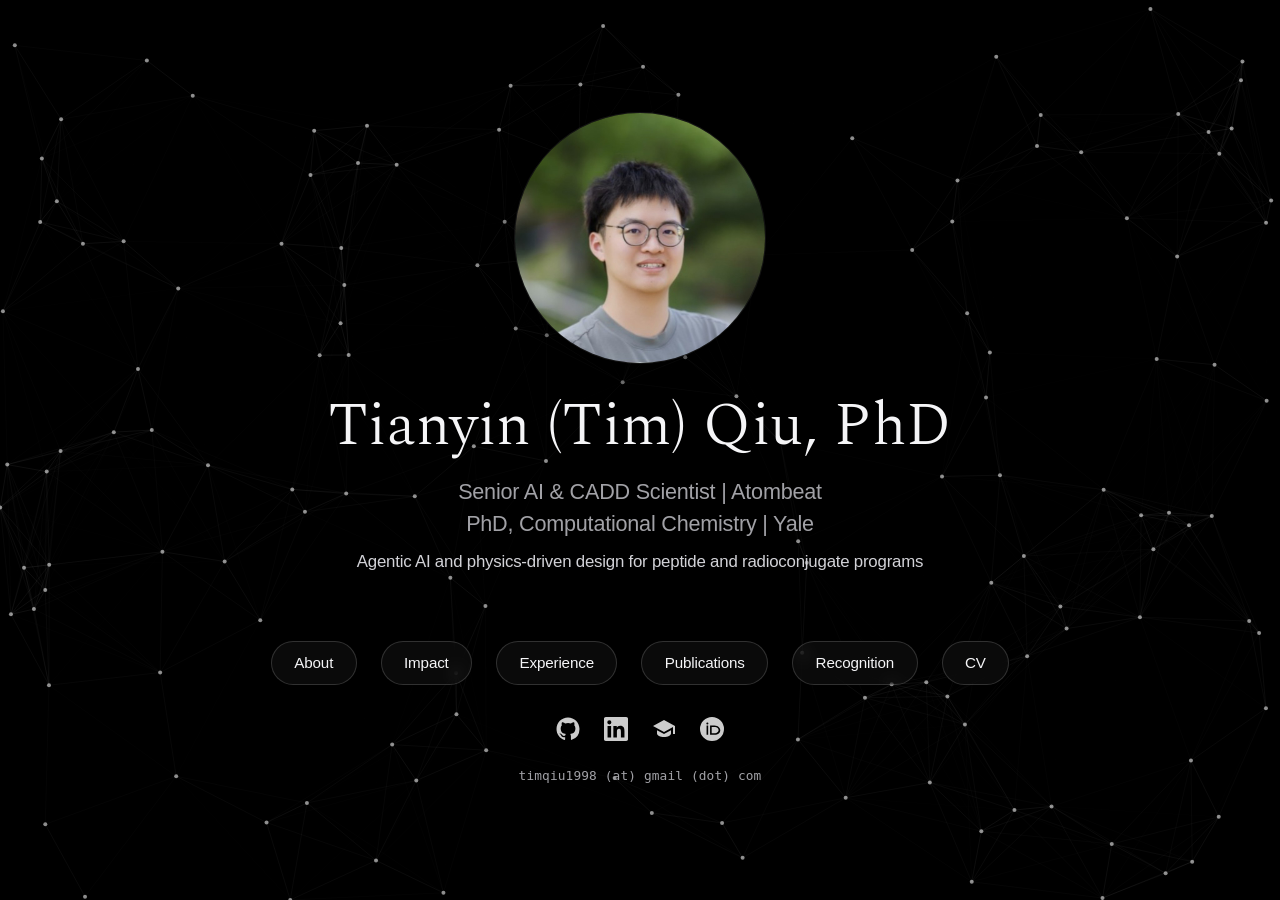
==== commit 20917e34: "Tagline: physics-driven rather than FEP-driven Landing tagline and the share image now read "Agentic" ====
--- a/index.html
+++ b/index.html
@@ -50,7 +50,7 @@
         <p class="subtitle">
             Senior AI &amp; CADD Scientist | Atombeat<br>
             PhD, Computational Chemistry | Yale<br>
-            <span class="tagline">Agentic AI and FEP-driven design for peptide and radioconjugate programs</span>
+            <span class="tagline">Agentic AI and physics-driven design for peptide and radioconjugate programs</span>
         </p>
         <nav class="pills" aria-label="Sections">
             <a href="/about/" class="pill">About</a>
